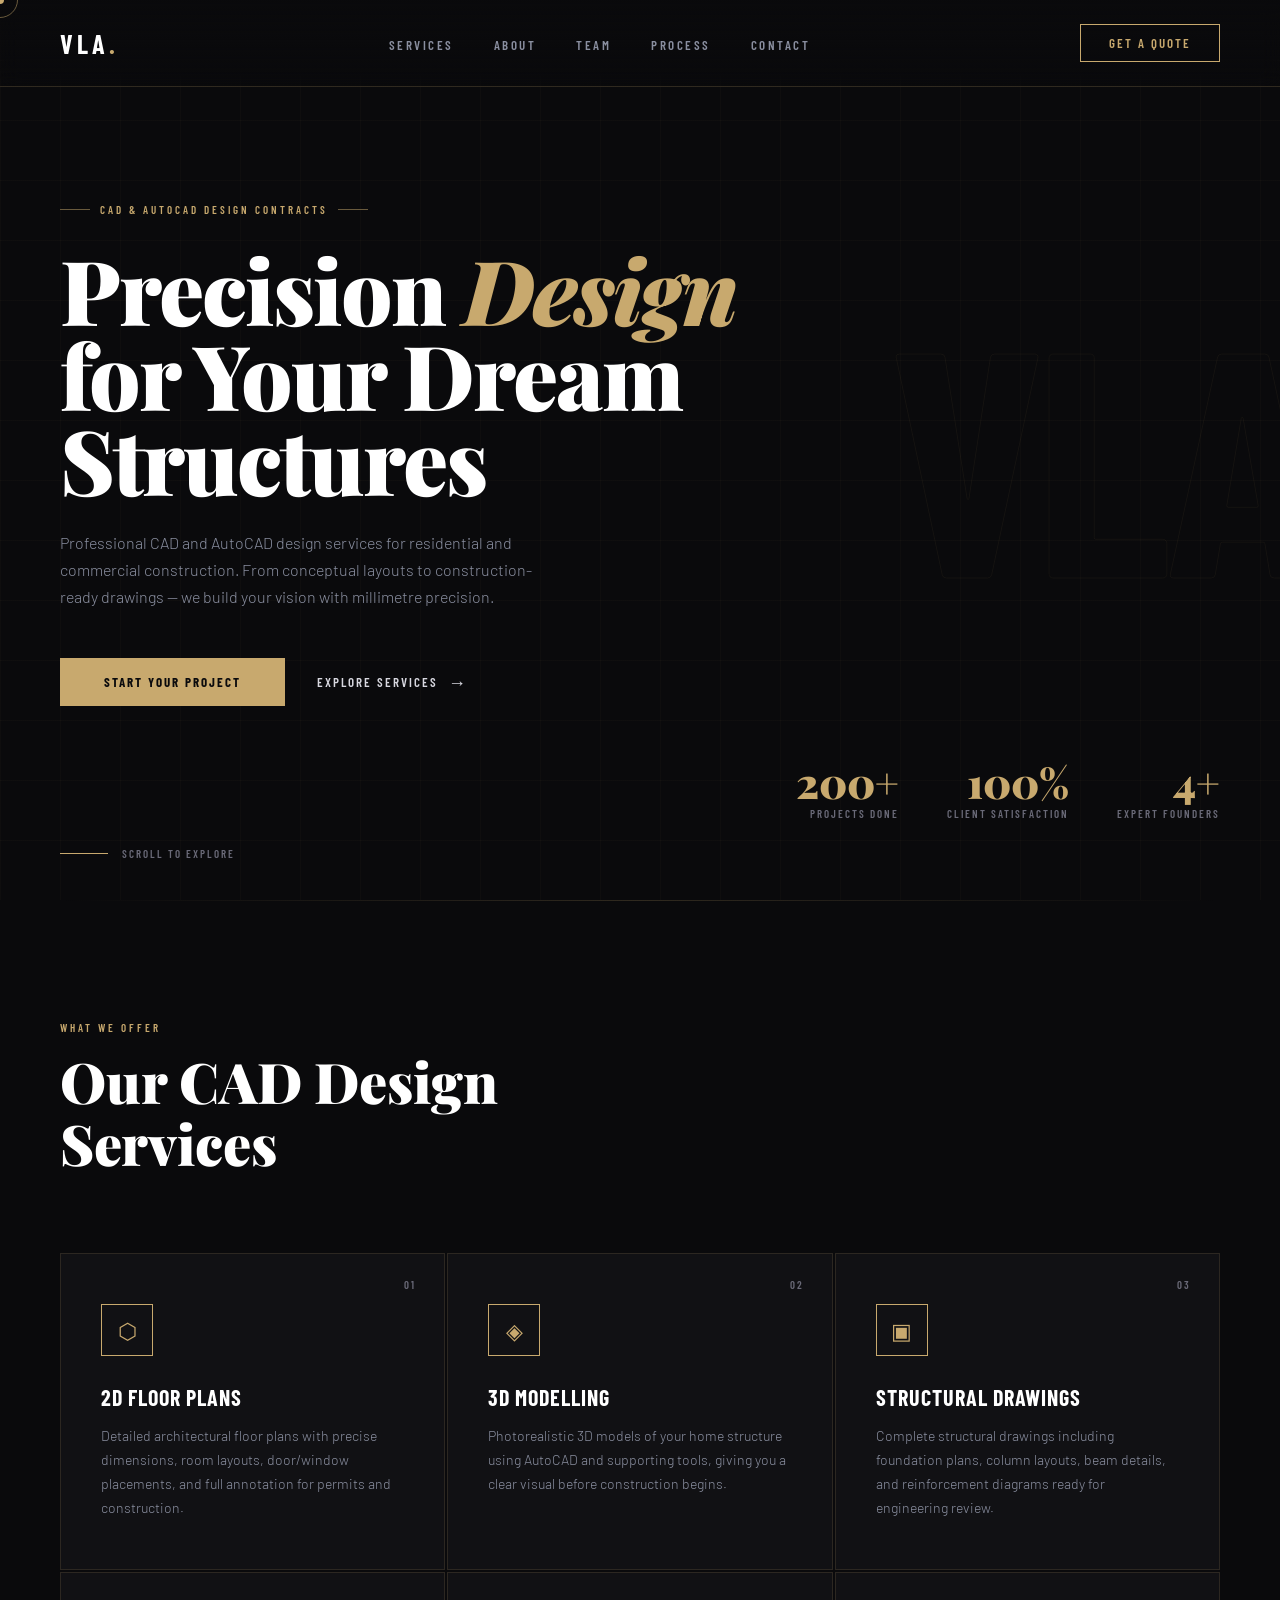
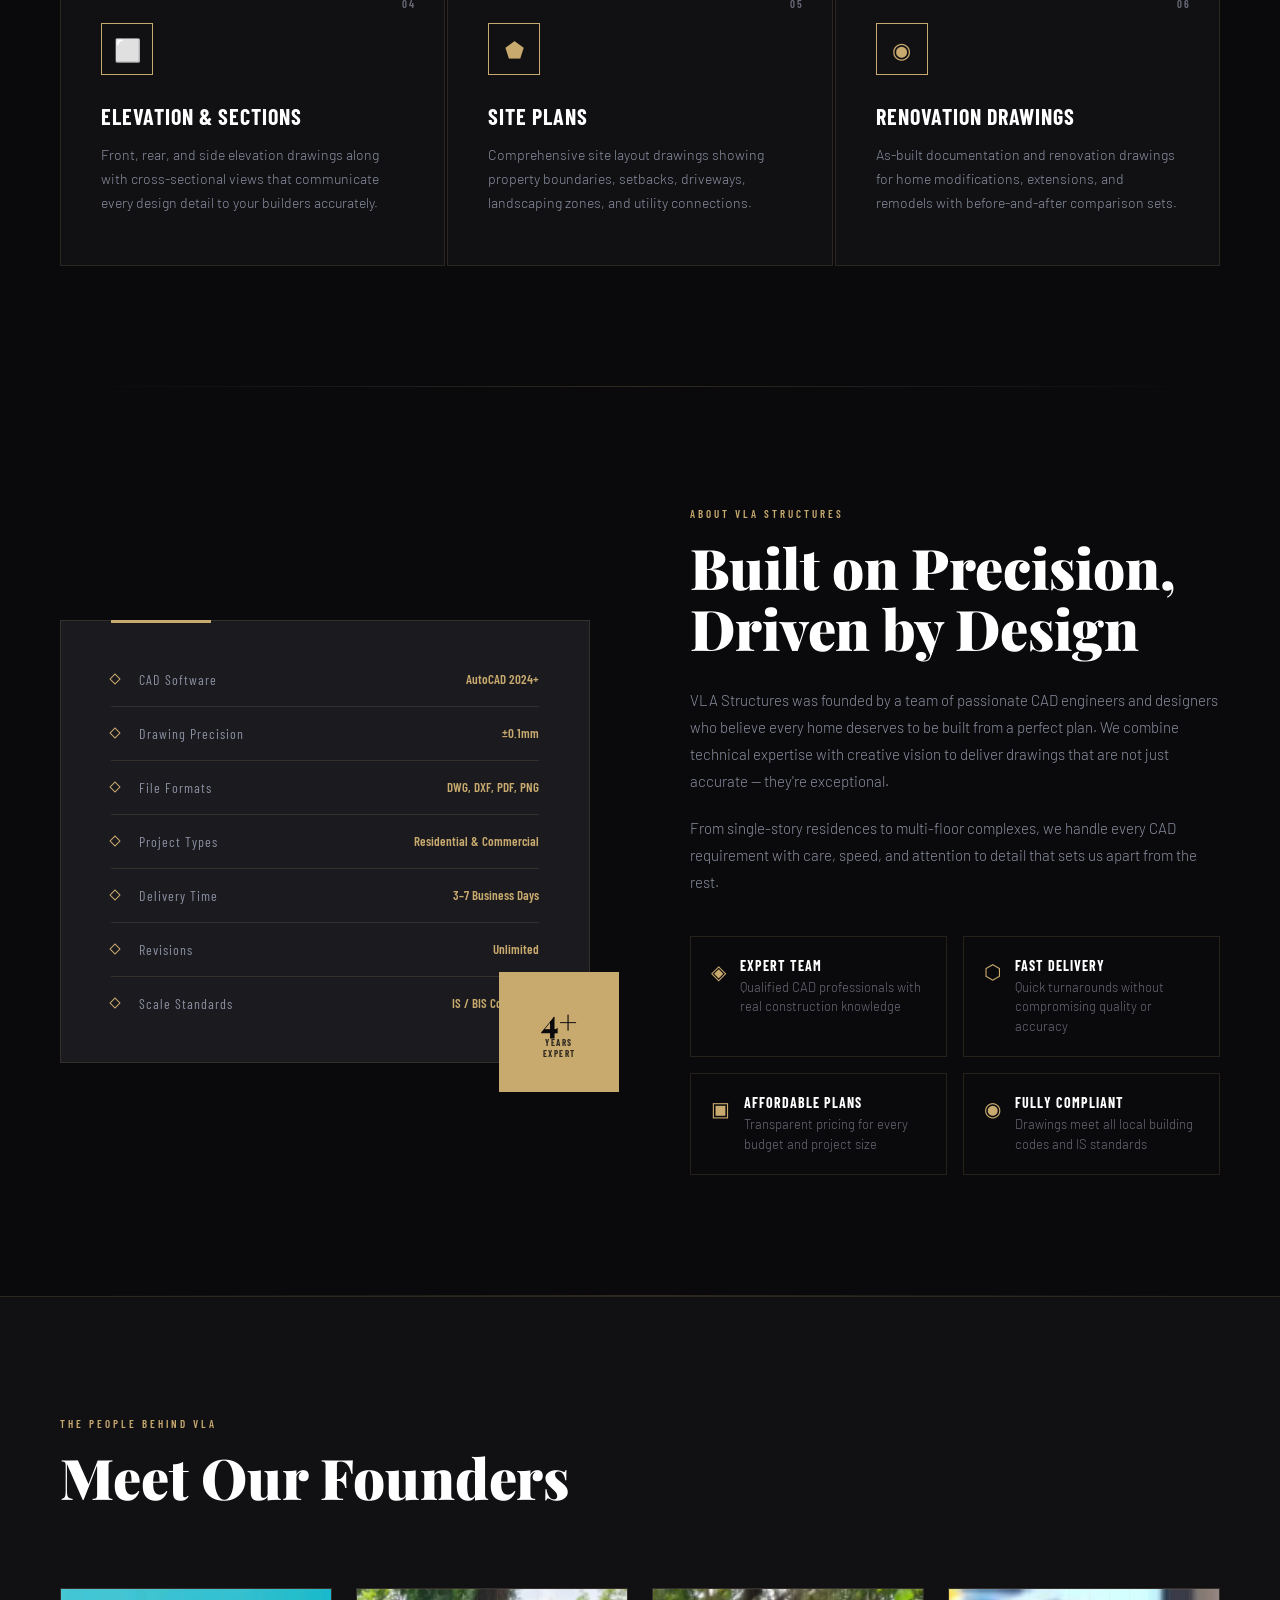
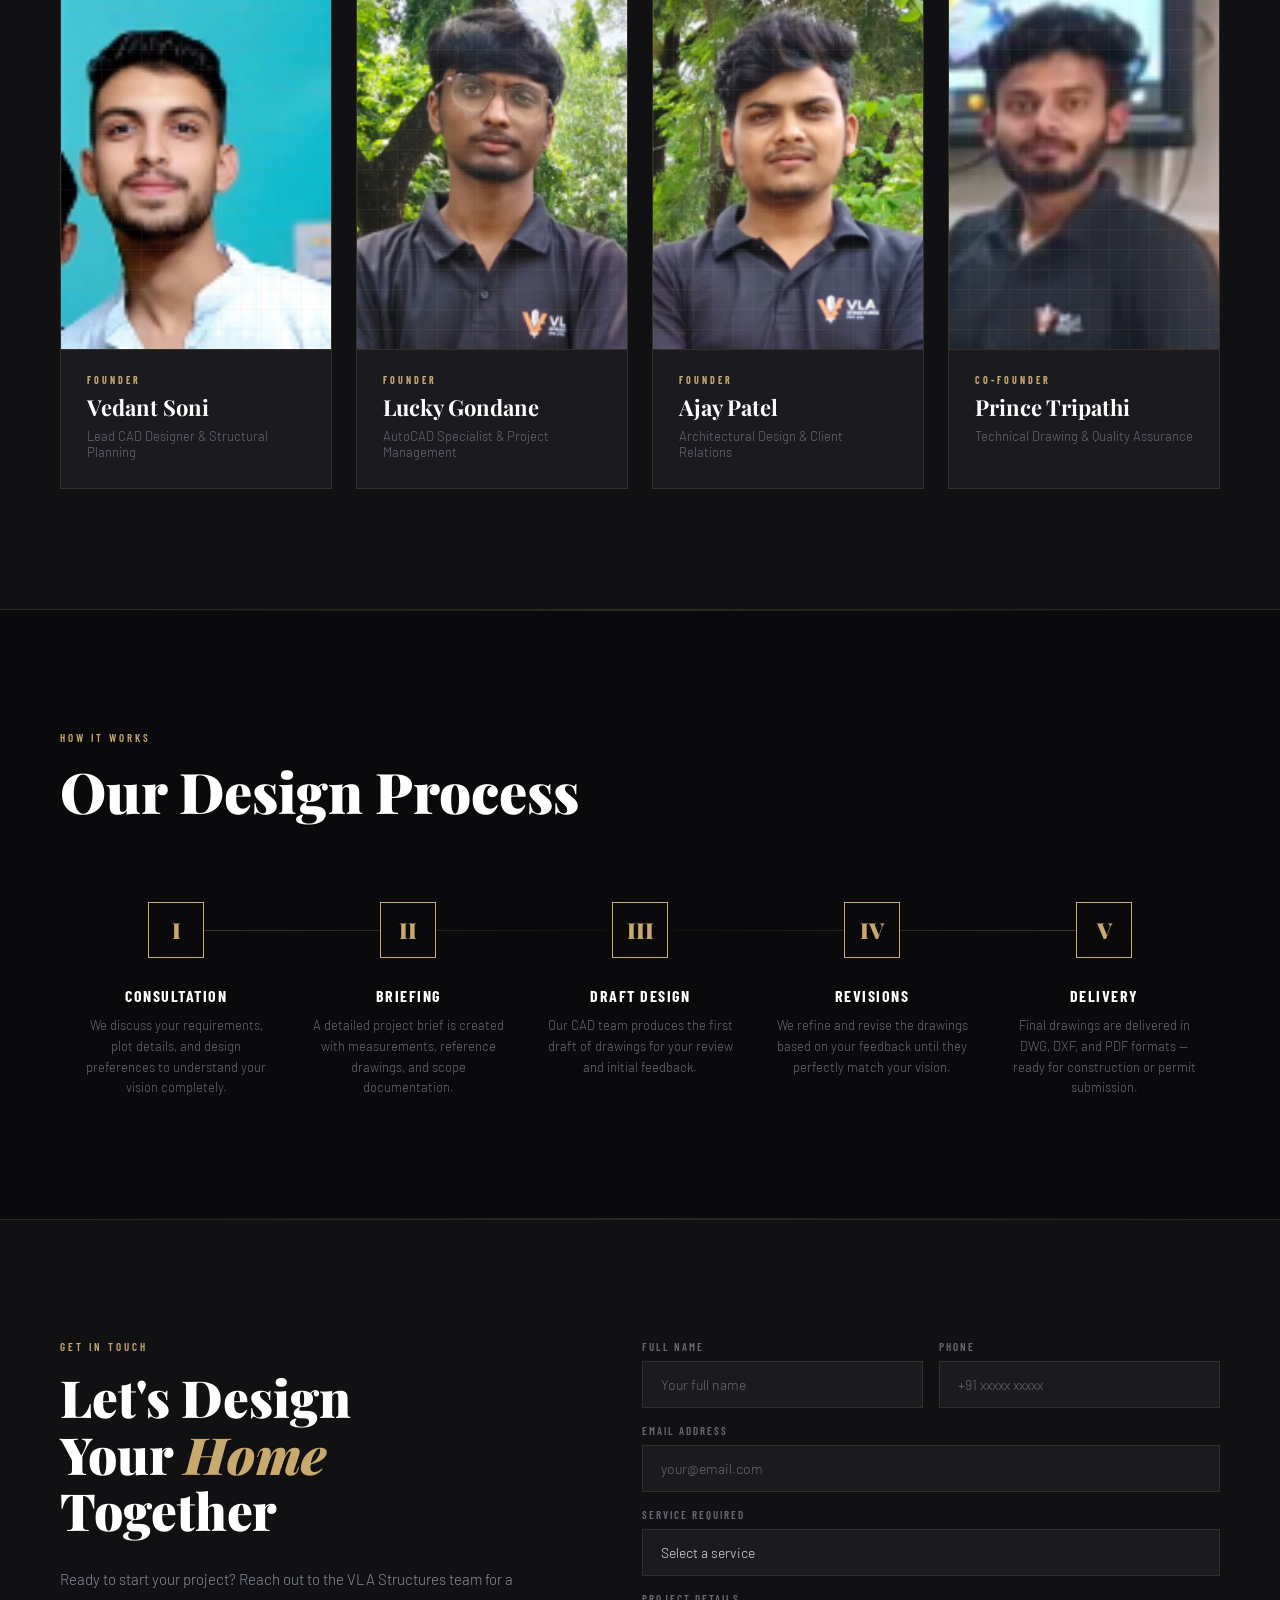
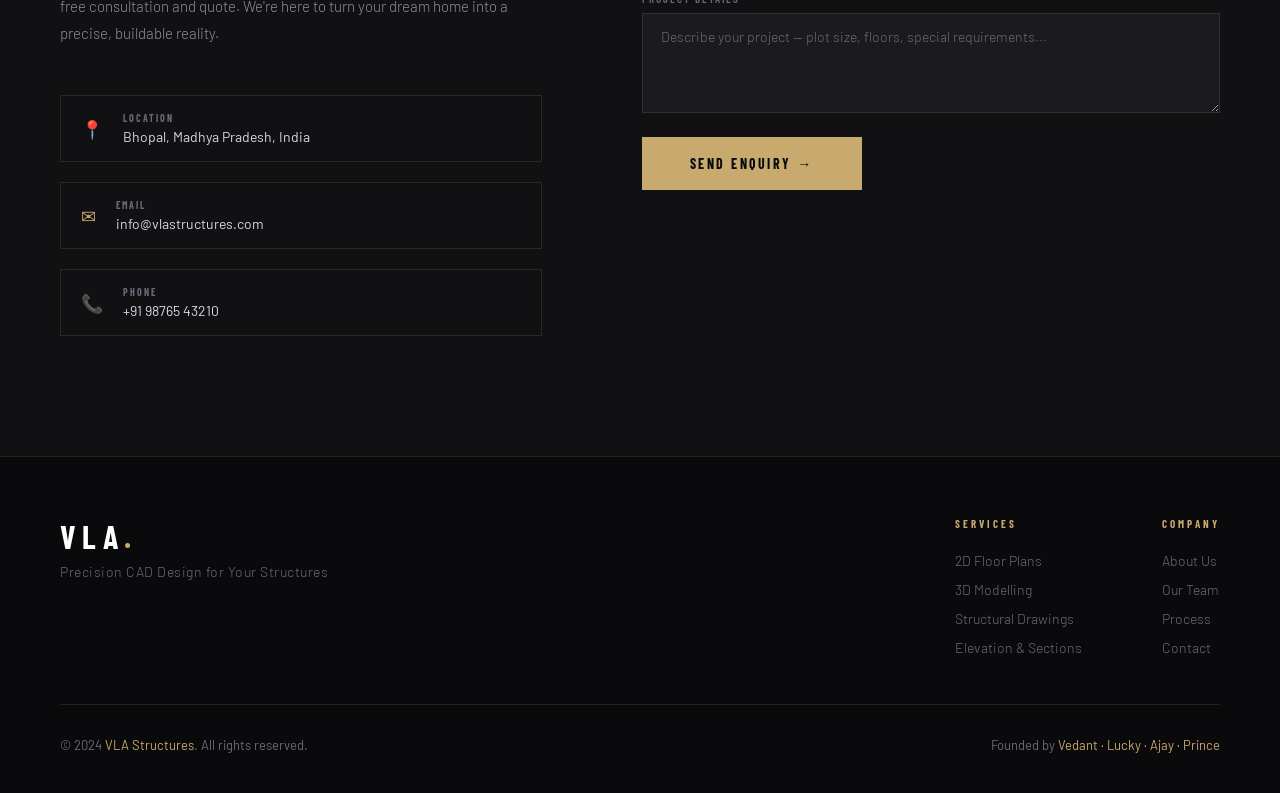
==== vla/index.html @ c6d8ae25 "Add files via upload" ====
<!DOCTYPE html>
<html lang="en">
<head>
<meta charset="UTF-8">
<meta name="viewport" content="width=device-width, initial-scale=1.0">
<title>VLA Structures — CAD Design Contracts</title>
<link href="https://fonts.googleapis.com/css2?family=Playfair+Display:wght@400;700;900&family=Barlow+Condensed:wght@300;400;600;700&family=Barlow:wght@300;400;500&display=swap" rel="stylesheet">
<style>
  :root {
    --gold: #C8A96E;
    --gold-light: #E8CC96;
    --dark: #0A0A0C;
    --dark-2: #111114;
    --dark-3: #1A1A1F;
    --dark-4: #242429;
    --steel: #8A8FA0;
    --text: #D8D8E0;
    --text-muted: #6A6A78;
    --line: rgba(200,169,110,0.15);
  }

  * { margin: 0; padding: 0; box-sizing: border-box; }

  html { scroll-behavior: smooth; }

  body {
    font-family: 'Barlow', sans-serif;
    background: var(--dark);
    color: var(--text);
    overflow-x: hidden;
    cursor: none;
  }

  /* CUSTOM CURSOR */
  .cursor {
    position: fixed;
    width: 8px; height: 8px;
    background: var(--gold);
    border-radius: 50%;
    pointer-events: none;
    z-index: 9999;
    transition: transform 0.1s;
    transform: translate(-50%, -50%);
  }
  .cursor-ring {
    position: fixed;
    width: 36px; height: 36px;
    border: 1px solid rgba(200,169,110,0.5);
    border-radius: 50%;
    pointer-events: none;
    z-index: 9998;
    transition: transform 0.15s ease, width 0.3s, height 0.3s, opacity 0.3s;
    transform: translate(-50%, -50%);
  }
  body:hover .cursor-ring { opacity: 1; }

  /* BLUEPRINT GRID BACKGROUND */
  .blueprint-bg {
    position: fixed;
    inset: 0;
    background-image:
      linear-gradient(rgba(200,169,110,0.03) 1px, transparent 1px),
      linear-gradient(90deg, rgba(200,169,110,0.03) 1px, transparent 1px);
    background-size: 60px 60px;
    pointer-events: none;
    z-index: 0;
  }

  /* NAV */
  nav {
    position: fixed;
    top: 0; left: 0; right: 0;
    z-index: 100;
    display: flex;
    align-items: center;
    justify-content: space-between;
    padding: 24px 60px;
    background: linear-gradient(to bottom, rgba(10,10,12,0.95) 0%, transparent 100%);
    backdrop-filter: blur(10px);
    border-bottom: 1px solid var(--line);
  }

  .nav-logo {
    font-family: 'Barlow Condensed', sans-serif;
    font-size: 26px;
    font-weight: 700;
    letter-spacing: 4px;
    color: #fff;
    text-decoration: none;
  }
  .nav-logo span { color: var(--gold); }

  .nav-links {
    display: flex;
    gap: 40px;
    list-style: none;
  }
  .nav-links a {
    font-family: 'Barlow Condensed', sans-serif;
    font-size: 13px;
    font-weight: 600;
    letter-spacing: 2.5px;
    text-transform: uppercase;
    color: var(--steel);
    text-decoration: none;
    transition: color 0.3s;
    position: relative;
  }
  .nav-links a::after {
    content: '';
    position: absolute;
    bottom: -4px; left: 0;
    width: 0; height: 1px;
    background: var(--gold);
    transition: width 0.3s;
  }
  .nav-links a:hover { color: var(--gold); }
  .nav-links a:hover::after { width: 100%; }

  .nav-cta {
    font-family: 'Barlow Condensed', sans-serif;
    font-size: 13px;
    font-weight: 600;
    letter-spacing: 2px;
    text-transform: uppercase;
    padding: 10px 28px;
    border: 1px solid var(--gold);
    color: var(--gold);
    text-decoration: none;
    transition: all 0.3s;
    position: relative;
    overflow: hidden;
  }
  .nav-cta::before {
    content: '';
    position: absolute;
    inset: 0;
    background: var(--gold);
    transform: translateX(-101%);
    transition: transform 0.3s;
  }
  .nav-cta:hover { color: var(--dark); }
  .nav-cta:hover::before { transform: translateX(0); }
  .nav-cta span { position: relative; z-index: 1; }

  /* HERO */
  .hero {
    position: relative;
    min-height: 100vh;
    display: flex;
    align-items: center;
    padding: 0 60px;
    overflow: hidden;
    z-index: 1;
  }

  .hero-bg-number {
    position: absolute;
    right: -30px;
    top: 50%;
    transform: translateY(-50%);
    font-family: 'Barlow Condensed', sans-serif;
    font-size: clamp(200px, 25vw, 380px);
    font-weight: 700;
    color: transparent;
    -webkit-text-stroke: 1px rgba(200,169,110,0.06);
    line-height: 1;
    pointer-events: none;
    letter-spacing: -10px;
    user-select: none;
  }

  .hero-badge {
    display: inline-flex;
    align-items: center;
    gap: 10px;
    font-family: 'Barlow Condensed', sans-serif;
    font-size: 11px;
    font-weight: 600;
    letter-spacing: 3px;
    text-transform: uppercase;
    color: var(--gold);
    margin-bottom: 30px;
    opacity: 0;
    animation: fadeUp 0.8s forwards 0.3s;
  }
  .hero-badge::before, .hero-badge::after {
    content: '';
    width: 30px; height: 1px;
    background: var(--gold);
    opacity: 0.5;
  }

  .hero h1 {
    font-family: 'Playfair Display', serif;
    font-size: clamp(52px, 7vw, 96px);
    font-weight: 900;
    line-height: 0.95;
    letter-spacing: -2px;
    color: #fff;
    opacity: 0;
    animation: fadeUp 0.8s forwards 0.5s;
    max-width: 700px;
  }
  .hero h1 em {
    font-style: italic;
    color: var(--gold);
  }

  .hero-sub {
    font-size: 16px;
    font-weight: 300;
    color: var(--steel);
    line-height: 1.7;
    max-width: 480px;
    margin-top: 28px;
    opacity: 0;
    animation: fadeUp 0.8s forwards 0.7s;
  }

  .hero-actions {
    display: flex;
    align-items: center;
    gap: 32px;
    margin-top: 48px;
    opacity: 0;
    animation: fadeUp 0.8s forwards 0.9s;
  }

  .btn-primary {
    font-family: 'Barlow Condensed', sans-serif;
    font-size: 13px;
    font-weight: 700;
    letter-spacing: 2px;
    text-transform: uppercase;
    padding: 16px 44px;
    background: var(--gold);
    color: var(--dark);
    text-decoration: none;
    transition: all 0.3s;
    position: relative;
    overflow: hidden;
  }
  .btn-primary::after {
    content: '';
    position: absolute;
    inset: 0;
    background: #fff;
    transform: scaleX(0);
    transform-origin: left;
    transition: transform 0.3s;
  }
  .btn-primary:hover::after { transform: scaleX(1); }
  .btn-primary span { position: relative; z-index: 1; }

  .btn-ghost {
    font-family: 'Barlow Condensed', sans-serif;
    font-size: 13px;
    font-weight: 600;
    letter-spacing: 2px;
    text-transform: uppercase;
    color: var(--text);
    text-decoration: none;
    display: flex;
    align-items: center;
    gap: 10px;
    transition: color 0.3s;
  }
  .btn-ghost:hover { color: var(--gold); }
  .btn-ghost::after {
    content: '→';
    font-size: 18px;
    transition: transform 0.3s;
  }
  .btn-ghost:hover::after { transform: translateX(6px); }

  .hero-stats {
    position: absolute;
    right: 60px;
    bottom: 80px;
    display: flex;
    gap: 48px;
    opacity: 0;
    animation: fadeUp 0.8s forwards 1.1s;
  }
  .stat { text-align: right; }
  .stat-num {
    font-family: 'Playfair Display', serif;
    font-size: 42px;
    font-weight: 900;
    color: var(--gold);
    line-height: 1;
  }
  .stat-label {
    font-family: 'Barlow Condensed', sans-serif;
    font-size: 11px;
    font-weight: 600;
    letter-spacing: 2px;
    text-transform: uppercase;
    color: var(--text-muted);
    margin-top: 4px;
  }

  .hero-scroll {
    position: absolute;
    bottom: 40px;
    left: 60px;
    display: flex;
    align-items: center;
    gap: 14px;
    font-family: 'Barlow Condensed', sans-serif;
    font-size: 11px;
    font-weight: 600;
    letter-spacing: 2px;
    text-transform: uppercase;
    color: var(--text-muted);
    opacity: 0;
    animation: fadeUp 0.8s forwards 1.2s;
  }
  .scroll-line {
    width: 48px; height: 1px;
    background: var(--text-muted);
    position: relative;
    overflow: hidden;
  }
  .scroll-line::after {
    content: '';
    position: absolute;
    inset: 0;
    background: var(--gold);
    animation: scrollAnim 2s infinite;
  }

  /* DIVIDER */
  .section-divider {
    height: 1px;
    background: linear-gradient(90deg, transparent, var(--gold), transparent);
    opacity: 0.2;
    margin: 0 60px;
  }

  /* SERVICES */
  .services {
    position: relative;
    z-index: 1;
    padding: 120px 60px;
  }

  .section-header {
    display: flex;
    align-items: flex-end;
    justify-content: space-between;
    margin-bottom: 80px;
  }

  .section-tag {
    font-family: 'Barlow Condensed', sans-serif;
    font-size: 11px;
    font-weight: 600;
    letter-spacing: 3px;
    text-transform: uppercase;
    color: var(--gold);
    margin-bottom: 16px;
  }

  .section-title {
    font-family: 'Playfair Display', serif;
    font-size: clamp(36px, 4.5vw, 56px);
    font-weight: 900;
    color: #fff;
    line-height: 1.1;
  }

  .services-grid {
    display: grid;
    grid-template-columns: repeat(3, 1fr);
    gap: 2px;
  }

  .service-card {
    background: var(--dark-2);
    padding: 50px 40px;
    border: 1px solid var(--line);
    transition: all 0.4s;
    position: relative;
    overflow: hidden;
    cursor: none;
  }
  .service-card::before {
    content: '';
    position: absolute;
    top: 0; left: 0;
    width: 3px; height: 0;
    background: var(--gold);
    transition: height 0.4s;
  }
  .service-card:hover { background: var(--dark-3); border-color: rgba(200,169,110,0.3); }
  .service-card:hover::before { height: 100%; }

  .service-icon {
    width: 52px; height: 52px;
    border: 1px solid var(--gold);
    display: flex;
    align-items: center;
    justify-content: center;
    margin-bottom: 28px;
    color: var(--gold);
    font-size: 22px;
    transition: all 0.3s;
  }
  .service-card:hover .service-icon {
    background: var(--gold);
    color: var(--dark);
  }

  .service-num {
    position: absolute;
    top: 24px; right: 28px;
    font-family: 'Barlow Condensed', sans-serif;
    font-size: 11px;
    font-weight: 600;
    letter-spacing: 2px;
    color: var(--text-muted);
  }

  .service-card h3 {
    font-family: 'Barlow Condensed', sans-serif;
    font-size: 22px;
    font-weight: 700;
    letter-spacing: 1px;
    color: #fff;
    margin-bottom: 14px;
    text-transform: uppercase;
  }

  .service-card p {
    font-size: 14px;
    font-weight: 300;
    line-height: 1.7;
    color: var(--steel);
  }

  /* ABOUT */
  .about {
    position: relative;
    z-index: 1;
    padding: 120px 60px;
    display: grid;
    grid-template-columns: 1fr 1fr;
    gap: 100px;
    align-items: center;
  }

  .about-visual {
    position: relative;
  }

  .blueprint-card {
    background: var(--dark-3);
    border: 1px solid var(--line);
    padding: 50px;
    position: relative;
  }
  .blueprint-card::before {
    content: '';
    position: absolute;
    top: -1px; left: 50px;
    width: 100px; height: 3px;
    background: var(--gold);
  }

  .blueprint-lines {
    display: flex;
    flex-direction: column;
    gap: 18px;
  }
  .b-line {
    display: flex;
    align-items: center;
    gap: 20px;
    padding-bottom: 18px;
    border-bottom: 1px solid var(--line);
  }
  .b-line:last-child { border-bottom: none; padding-bottom: 0; }
  .b-dot {
    width: 8px; height: 8px;
    border: 1px solid var(--gold);
    flex-shrink: 0;
    transform: rotate(45deg);
    transition: background 0.3s;
  }
  .b-line:hover .b-dot { background: var(--gold); }
  .b-line-text {
    font-family: 'Barlow Condensed', sans-serif;
    font-size: 14px;
    letter-spacing: 1px;
    color: var(--steel);
  }
  .b-line-val {
    margin-left: auto;
    font-family: 'Barlow Condensed', sans-serif;
    font-size: 13px;
    font-weight: 600;
    color: var(--gold);
  }

  .floating-badge {
    position: absolute;
    bottom: -30px;
    right: -30px;
    width: 120px; height: 120px;
    background: var(--gold);
    display: flex;
    flex-direction: column;
    align-items: center;
    justify-content: center;
    animation: rotateBadge 20s linear infinite;
  }
  .floating-badge-inner {
    text-align: center;
  }
  .floating-badge-inner .num {
    font-family: 'Playfair Display', serif;
    font-size: 32px;
    font-weight: 900;
    color: var(--dark);
    line-height: 1;
  }
  .floating-badge-inner .label {
    font-family: 'Barlow Condensed', sans-serif;
    font-size: 9px;
    font-weight: 700;
    letter-spacing: 1.5px;
    text-transform: uppercase;
    color: var(--dark);
    opacity: 0.8;
  }

  .about-content .section-tag { margin-bottom: 16px; }
  .about-content .section-title { margin-bottom: 28px; }
  .about-content p {
    font-size: 15px;
    font-weight: 300;
    color: var(--steel);
    line-height: 1.8;
    margin-bottom: 20px;
  }

  .about-features {
    display: grid;
    grid-template-columns: 1fr 1fr;
    gap: 16px;
    margin-top: 40px;
  }
  .feature-item {
    display: flex;
    align-items: flex-start;
    gap: 14px;
    padding: 20px;
    border: 1px solid var(--line);
    transition: border-color 0.3s;
  }
  .feature-item:hover { border-color: rgba(200,169,110,0.4); }
  .feature-icon { color: var(--gold); font-size: 20px; flex-shrink: 0; margin-top: 2px; }
  .feature-text h4 {
    font-family: 'Barlow Condensed', sans-serif;
    font-size: 14px;
    font-weight: 700;
    letter-spacing: 1px;
    text-transform: uppercase;
    color: #fff;
    margin-bottom: 4px;
  }
  .feature-text p {
    font-size: 13px;
    color: var(--text-muted);
    margin: 0;
    line-height: 1.5;
  }

  /* TEAM */
  .team {
    position: relative;
    z-index: 1;
    padding: 120px 60px;
    background: var(--dark-2);
    border-top: 1px solid var(--line);
    border-bottom: 1px solid var(--line);
  }

  .team-grid {
    display: grid;
    grid-template-columns: repeat(4, 1fr);
    gap: 24px;
    margin-top: 80px;
  }

  .team-card {
    position: relative;
    background: var(--dark-3);
    border: 1px solid var(--line);
    overflow: hidden;
    transition: all 0.4s;
    cursor: none;
  }
  .team-card:hover {
    border-color: rgba(200,169,110,0.4);
    transform: translateY(-8px);
    box-shadow: 0 30px 60px rgba(0,0,0,0.4);
  }

  .team-photo {
    position: relative;
    aspect-ratio: 3/4;
    overflow: hidden;
    background: var(--dark-4);
  }

  .team-initials {
    position: absolute;
    inset: 0;
    display: flex;
    align-items: center;
    justify-content: center;
    font-family: 'Playfair Display', serif;
    font-size: 64px;
    font-weight: 900;
    color: rgba(200,169,110,0.15);
    transition: all 0.4s;
  }
  .team-card:hover .team-initials {
    color: rgba(200,169,110,0.25);
    font-size: 72px;
  }

  /* Unique geometric overlays per card */
  .team-photo::before {
    content: '';
    position: absolute;
    inset: 0;
    transition: opacity 0.4s;
    opacity: 0;
  }
  .team-card:hover .team-photo::before { opacity: 1; }
  .team-card:nth-child(1) .team-photo { background: linear-gradient(135deg, #0d1117 0%, #1a1a2e 50%, #16213e 100%); }
  .team-card:nth-child(2) .team-photo { background: linear-gradient(135deg, #0d1117 0%, #1a2a1a 50%, #162116 100%); }
  .team-card:nth-child(3) .team-photo { background: linear-gradient(135deg, #0d1117 0%, #1a1a1a 50%, #2a1a0d 100%); }
  .team-card:nth-child(4) .team-photo { background: linear-gradient(135deg, #0d1117 0%, #1a1020 50%, #160d1a 100%); }

  .team-photo-pattern {
    position: absolute;
    inset: 0;
    background-image:
      linear-gradient(rgba(200,169,110,0.04) 1px, transparent 1px),
      linear-gradient(90deg, rgba(200,169,110,0.04) 1px, transparent 1px);
    background-size: 20px 20px;
  }

  /* Person silhouette SVG */
  .person-silhouette {
    position: absolute;
    bottom: 0;
    left: 50%;
    transform: translateX(-50%);
    width: 75%;
    opacity: 0.12;
    transition: opacity 0.4s;
  }
  .team-card:hover .person-silhouette { opacity: 0.18; }

  .team-corner {
    position: absolute;
    top: 16px; right: 16px;
    width: 28px; height: 28px;
    border-top: 2px solid var(--gold);
    border-right: 2px solid var(--gold);
    opacity: 0;
    transition: opacity 0.3s;
  }
  .team-card:hover .team-corner { opacity: 1; }

  .team-info {
    padding: 24px 26px 28px;
    border-top: 1px solid var(--line);
    position: relative;
  }
  .team-info::before {
    content: '';
    position: absolute;
    top: -1px; left: 0;
    width: 0; height: 2px;
    background: var(--gold);
    transition: width 0.4s;
  }
  .team-card:hover .team-info::before { width: 100%; }

  .team-role {
    font-family: 'Barlow Condensed', sans-serif;
    font-size: 10px;
    font-weight: 700;
    letter-spacing: 3px;
    text-transform: uppercase;
    color: var(--gold);
    margin-bottom: 8px;
  }

  .team-name {
    font-family: 'Playfair Display', serif;
    font-size: 22px;
    font-weight: 700;
    color: #fff;
    line-height: 1.2;
  }

  .team-expertise {
    font-size: 13px;
    font-weight: 300;
    color: var(--text-muted);
    margin-top: 8px;
  }

  /* PROCESS */
  .process {
    position: relative;
    z-index: 1;
    padding: 120px 60px;
  }

  .process-steps {
    display: grid;
    grid-template-columns: repeat(5, 1fr);
    position: relative;
    margin-top: 80px;
  }
  .process-steps::before {
    content: '';
    position: absolute;
    top: 28px; left: 10%;
    width: 80%; height: 1px;
    background: linear-gradient(90deg, var(--gold), rgba(200,169,110,0.1), var(--gold));
    opacity: 0.3;
  }

  .process-step {
    text-align: center;
    padding: 0 20px;
    position: relative;
  }

  .step-num-wrap {
    display: flex;
    justify-content: center;
    margin-bottom: 28px;
  }
  .step-num {
    width: 56px; height: 56px;
    border: 1px solid var(--gold);
    background: var(--dark);
    display: flex;
    align-items: center;
    justify-content: center;
    font-family: 'Playfair Display', serif;
    font-size: 22px;
    font-weight: 900;
    color: var(--gold);
    position: relative;
    z-index: 1;
    transition: all 0.3s;
  }
  .process-step:hover .step-num {
    background: var(--gold);
    color: var(--dark);
  }

  .step-title {
    font-family: 'Barlow Condensed', sans-serif;
    font-size: 16px;
    font-weight: 700;
    letter-spacing: 1.5px;
    text-transform: uppercase;
    color: #fff;
    margin-bottom: 10px;
  }
  .step-desc {
    font-size: 13px;
    font-weight: 300;
    color: var(--text-muted);
    line-height: 1.6;
  }

  /* CONTACT */
  .contact {
    position: relative;
    z-index: 1;
    padding: 120px 60px;
    background: var(--dark-2);
    border-top: 1px solid var(--line);
  }

  .contact-inner {
    display: grid;
    grid-template-columns: 1fr 1.2fr;
    gap: 100px;
    align-items: start;
  }

  .contact-info h2 {
    font-family: 'Playfair Display', serif;
    font-size: clamp(36px, 4vw, 52px);
    font-weight: 900;
    color: #fff;
    line-height: 1.1;
    margin-bottom: 28px;
  }
  .contact-info h2 em { color: var(--gold); font-style: italic; }
  .contact-info p {
    font-size: 15px;
    font-weight: 300;
    color: var(--steel);
    line-height: 1.8;
    margin-bottom: 48px;
  }

  .contact-details {
    display: flex;
    flex-direction: column;
    gap: 20px;
  }
  .contact-item {
    display: flex;
    align-items: center;
    gap: 20px;
    padding: 16px 20px;
    border: 1px solid var(--line);
    transition: border-color 0.3s;
  }
  .contact-item:hover { border-color: rgba(200,169,110,0.4); }
  .contact-item-icon { color: var(--gold); font-size: 18px; }
  .contact-item-text span {
    display: block;
    font-family: 'Barlow Condensed', sans-serif;
    font-size: 10px;
    font-weight: 700;
    letter-spacing: 2px;
    text-transform: uppercase;
    color: var(--text-muted);
    margin-bottom: 2px;
  }
  .contact-item-text strong {
    font-family: 'Barlow', sans-serif;
    font-size: 14px;
    font-weight: 400;
    color: var(--text);
  }

  /* FORM */
  .contact-form {
    display: flex;
    flex-direction: column;
    gap: 16px;
  }

  .form-row {
    display: grid;
    grid-template-columns: 1fr 1fr;
    gap: 16px;
  }

  .form-group {
    display: flex;
    flex-direction: column;
    gap: 8px;
  }
  .form-group label {
    font-family: 'Barlow Condensed', sans-serif;
    font-size: 11px;
    font-weight: 600;
    letter-spacing: 2px;
    text-transform: uppercase;
    color: var(--text-muted);
  }
  .form-group input,
  .form-group textarea,
  .form-group select {
    background: var(--dark-3);
    border: 1px solid var(--line);
    color: var(--text);
    font-family: 'Barlow', sans-serif;
    font-size: 14px;
    font-weight: 300;
    padding: 14px 18px;
    outline: none;
    transition: border-color 0.3s;
    cursor: none;
  }
  .form-group input:focus,
  .form-group textarea:focus,
  .form-group select:focus { border-color: var(--gold); }
  .form-group select { appearance: none; }
  .form-group textarea { resize: vertical; min-height: 100px; }
  .form-group input::placeholder,
  .form-group textarea::placeholder { color: var(--text-muted); }

  .form-submit {
    font-family: 'Barlow Condensed', sans-serif;
    font-size: 14px;
    font-weight: 700;
    letter-spacing: 2.5px;
    text-transform: uppercase;
    padding: 18px 48px;
    background: var(--gold);
    color: var(--dark);
    border: none;
    cursor: none;
    transition: all 0.3s;
    position: relative;
    overflow: hidden;
    align-self: flex-start;
    margin-top: 8px;
  }
  .form-submit::after {
    content: '';
    position: absolute;
    inset: 0;
    background: #fff;
    transform: scaleX(0);
    transform-origin: left;
    transition: transform 0.3s;
  }
  .form-submit:hover::after { transform: scaleX(1); }
  .form-submit span { position: relative; z-index: 1; }

  /* FOOTER */
  footer {
    position: relative;
    z-index: 1;
    padding: 60px 60px 40px;
    border-top: 1px solid var(--line);
  }

  .footer-top {
    display: flex;
    align-items: flex-start;
    justify-content: space-between;
    padding-bottom: 48px;
    border-bottom: 1px solid var(--line);
    margin-bottom: 32px;
  }

  .footer-logo {
    font-family: 'Barlow Condensed', sans-serif;
    font-size: 32px;
    font-weight: 700;
    letter-spacing: 6px;
    color: #fff;
  }
  .footer-logo span { color: var(--gold); }

  .footer-tagline {
    font-size: 14px;
    font-weight: 300;
    color: var(--text-muted);
    margin-top: 8px;
    letter-spacing: 0.5px;
  }

  .footer-links {
    display: flex;
    gap: 80px;
  }
  .footer-col h4 {
    font-family: 'Barlow Condensed', sans-serif;
    font-size: 11px;
    font-weight: 700;
    letter-spacing: 3px;
    text-transform: uppercase;
    color: var(--gold);
    margin-bottom: 20px;
  }
  .footer-col ul { list-style: none; display: flex; flex-direction: column; gap: 10px; }
  .footer-col ul a {
    font-size: 14px;
    font-weight: 300;
    color: var(--text-muted);
    text-decoration: none;
    transition: color 0.3s;
  }
  .footer-col ul a:hover { color: var(--text); }

  .footer-bottom {
    display: flex;
    align-items: center;
    justify-content: space-between;
  }
  .footer-copy {
    font-size: 13px;
    color: var(--text-muted);
  }
  .footer-copy strong { color: var(--gold); font-weight: 400; }

  /* ANIMATIONS */
  @keyframes fadeUp {
    from { opacity: 0; transform: translateY(30px); }
    to { opacity: 1; transform: translateY(0); }
  }

  @keyframes scrollAnim {
    0% { transform: translateX(-100%); }
    100% { transform: translateX(100%); }
  }

  @keyframes rotateBadge {
    from { transform: rotate(0deg); }
    to { transform: rotate(360deg); }
  }

  /* REVEAL ANIMATIONS */
  .reveal {
    opacity: 0;
    transform: translateY(40px);
    transition: opacity 0.8s ease, transform 0.8s ease;
  }
  .reveal.visible {
    opacity: 1;
    transform: translateY(0);
  }

  /* RESPONSIVE */
  @media (max-width: 1100px) {
    nav { padding: 20px 30px; }
    .hero, .services, .about, .process, .contact, footer { padding-left: 30px; padding-right: 30px; }
    .services-grid { grid-template-columns: 1fr 1fr; }
    .team-grid { grid-template-columns: repeat(2, 1fr); }
    .process-steps { grid-template-columns: repeat(3, 1fr); }
    .process-steps::before { display: none; }
    .about { grid-template-columns: 1fr; gap: 60px; }
    .contact-inner { grid-template-columns: 1fr; gap: 60px; }
    .section-divider { margin: 0 30px; }
  }

  @media (max-width: 700px) {
    nav { padding: 16px 20px; }
    .nav-links, .nav-cta { display: none; }
    .hero, .services, .about, .process, .contact, footer { padding-left: 20px; padding-right: 20px; }
    .services-grid { grid-template-columns: 1fr; }
    .team-grid { grid-template-columns: 1fr 1fr; gap: 12px; }
    .process-steps { grid-template-columns: 1fr 1fr; }
    .hero-stats { position: static; margin-top: 40px; display: flex; justify-content: flex-start; }
    .footer-top { flex-direction: column; gap: 40px; }
    .footer-links { flex-direction: column; gap: 32px; }
    .form-row { grid-template-columns: 1fr; }
    .about-features { grid-template-columns: 1fr; }
  }

  .team-photo {
  position: relative;
  aspect-ratio: 3/4;
  overflow: hidden;
}

.team-img {
  position: absolute;
  inset: 0;
  width: 100%;
  height: 100%;
  object-fit: cover;
  transition: transform 0.4s ease;
  z-index: 1;
}

.team-card:hover .team-img {
  transform: scale(1.05);
}

.team-photo-pattern {
  position: absolute;
  inset: 0;
  background-image:
    linear-gradient(rgba(200,169,110,0.04) 1px, transparent 1px),
    linear-gradient(90deg, rgba(200,169,110,0.04) 1px, transparent 1px);
  background-size: 20px 20px;
  z-index: 2;
}

.team-corner {
  position: absolute;
  top: 16px;
  right: 16px;
  width: 28px;
  height: 28px;
  border-top: 2px solid var(--gold);
  border-right: 2px solid var(--gold);
  z-index: 3;
}
</style>
</head>
<body>

<!-- Custom Cursor -->
<div class="cursor" id="cursor"></div>
<div class="cursor-ring" id="cursorRing"></div>

<!-- Blueprint Grid -->
<div class="blueprint-bg"></div>

<!-- NAV -->
<nav>
  <a href="#" class="nav-logo">VLA<span>.</span></a>
  <ul class="nav-links">
    <li><a href="#services">Services</a></li>
    <li><a href="#about">About</a></li>
    <li><a href="#team">Team</a></li>
    <li><a href="#process">Process</a></li>
    <li><a href="#contact">Contact</a></li>
  </ul>
  <a href="#contact" class="nav-cta"><span>Get a Quote</span></a>
</nav>

<!-- HERO -->
<section class="hero" id="home">
  <div class="hero-bg-number">VLA</div>
  <div>
    <div class="hero-badge">CAD & AutoCAD Design Contracts</div>
    <h1>Precision <em>Design</em><br>for Your Dream<br>Structures</h1>
    <p class="hero-sub">Professional CAD and AutoCAD design services for residential and commercial construction. From conceptual layouts to construction-ready drawings — we build your vision with millimetre precision.</p>
    <div class="hero-actions">
      <a href="#contact" class="btn-primary"><span>Start Your Project</span></a>
      <a href="#services" class="btn-ghost">Explore Services</a>
    </div>
  </div>
  <div class="hero-stats">
    <div class="stat">
      <div class="stat-num">200+</div>
      <div class="stat-label">Projects Done</div>
    </div>
    <div class="stat">
      <div class="stat-num">100%</div>
      <div class="stat-label">Client Satisfaction</div>
    </div>
    <div class="stat">
      <div class="stat-num">4</div>
      <div class="stat-label">Expert Founders</div>
    </div>
  </div>
  <div class="hero-scroll">
    <div class="scroll-line"></div>
    Scroll to explore
  </div>
</section>

<div class="section-divider"></div>

<!-- SERVICES -->
<section class="services" id="services">
  <div class="section-header reveal">
    <div>
      <div class="section-tag">What We Offer</div>
      <h2 class="section-title">Our CAD Design<br>Services</h2>
    </div>
  </div>
  <div class="services-grid">
    <div class="service-card reveal">
      <div class="service-num">01</div>
      <div class="service-icon">⬡</div>
      <h3>2D Floor Plans</h3>
      <p>Detailed architectural floor plans with precise dimensions, room layouts, door/window placements, and full annotation for permits and construction.</p>
    </div>
    <div class="service-card reveal">
      <div class="service-num">02</div>
      <div class="service-icon">◈</div>
      <h3>3D Modelling</h3>
      <p>Photorealistic 3D models of your home structure using AutoCAD and supporting tools, giving you a clear visual before construction begins.</p>
    </div>
    <div class="service-card reveal">
      <div class="service-num">03</div>
      <div class="service-icon">▣</div>
      <h3>Structural Drawings</h3>
      <p>Complete structural drawings including foundation plans, column layouts, beam details, and reinforcement diagrams ready for engineering review.</p>
    </div>
    <div class="service-card reveal">
      <div class="service-num">04</div>
      <div class="service-icon">⬜</div>
      <h3>Elevation & Sections</h3>
      <p>Front, rear, and side elevation drawings along with cross-sectional views that communicate every design detail to your builders accurately.</p>
    </div>
    <div class="service-card reveal">
      <div class="service-num">05</div>
      <div class="service-icon">⬟</div>
      <h3>Site Plans</h3>
      <p>Comprehensive site layout drawings showing property boundaries, setbacks, driveways, landscaping zones, and utility connections.</p>
    </div>
    <div class="service-card reveal">
      <div class="service-num">06</div>
      <div class="service-icon">◉</div>
      <h3>Renovation Drawings</h3>
      <p>As-built documentation and renovation drawings for home modifications, extensions, and remodels with before-and-after comparison sets.</p>
    </div>
  </div>
</section>

<div class="section-divider"></div>

<!-- ABOUT -->
<section class="about" id="about">
  <div class="about-visual reveal">
    <div class="blueprint-card">
      <div class="blueprint-lines">
        <div class="b-line">
          <div class="b-dot"></div>
          <span class="b-line-text">CAD Software</span>
          <span class="b-line-val">AutoCAD 2024+</span>
        </div>
        <div class="b-line">
          <div class="b-dot"></div>
          <span class="b-line-text">Drawing Precision</span>
          <span class="b-line-val">±0.1mm</span>
        </div>
        <div class="b-line">
          <div class="b-dot"></div>
          <span class="b-line-text">File Formats</span>
          <span class="b-line-val">DWG, DXF, PDF, PNG</span>
        </div>
        <div class="b-line">
          <div class="b-dot"></div>
          <span class="b-line-text">Project Types</span>
          <span class="b-line-val">Residential & Commercial</span>
        </div>
        <div class="b-line">
          <div class="b-dot"></div>
          <span class="b-line-text">Delivery Time</span>
          <span class="b-line-val">3–7 Business Days</span>
        </div>
        <div class="b-line">
          <div class="b-dot"></div>
          <span class="b-line-text">Revisions</span>
          <span class="b-line-val">Unlimited</span>
        </div>
        <div class="b-line">
          <div class="b-dot"></div>
          <span class="b-line-text">Scale Standards</span>
          <span class="b-line-val">IS / BIS Compliant</span>
        </div>
      </div>
      <div class="floating-badge">
        <div class="floating-badge-inner">
          <div class="num">4+</div>
          <div class="label">Years<br>Expert</div>
        </div>
      </div>
    </div>
  </div>
  <div class="about-content reveal">
    <div class="section-tag">About VLA Structures</div>
    <h2 class="section-title">Built on Precision,<br>Driven by Design</h2>
    <p>VLA Structures was founded by a team of passionate CAD engineers and designers who believe every home deserves to be built from a perfect plan. We combine technical expertise with creative vision to deliver drawings that are not just accurate — they're exceptional.</p>
    <p>From single-story residences to multi-floor complexes, we handle every CAD requirement with care, speed, and attention to detail that sets us apart from the rest.</p>
    <div class="about-features">
      <div class="feature-item">
        <div class="feature-icon">◈</div>
        <div class="feature-text">
          <h4>Expert Team</h4>
          <p>Qualified CAD professionals with real construction knowledge</p>
        </div>
      </div>
      <div class="feature-item">
        <div class="feature-icon">⬡</div>
        <div class="feature-text">
          <h4>Fast Delivery</h4>
          <p>Quick turnarounds without compromising quality or accuracy</p>
        </div>
      </div>
      <div class="feature-item">
        <div class="feature-icon">▣</div>
        <div class="feature-text">
          <h4>Affordable Plans</h4>
          <p>Transparent pricing for every budget and project size</p>
        </div>
      </div>
      <div class="feature-item">
        <div class="feature-icon">◉</div>
        <div class="feature-text">
          <h4>Fully Compliant</h4>
          <p>Drawings meet all local building codes and IS standards</p>
        </div>
      </div>
    </div>
  </div>
</section>

<div class="section-divider"></div>

<!-- TEAM -->
<section class="team" id="team">
  <div class="section-header reveal">
    <div>
      <div class="section-tag">The People Behind VLA</div>
      <h2 class="section-title">Meet Our Founders</h2>
    </div>
  </div>
  <div class="team-grid">

    <!-- Vedant Soni -->
    <div class="team-card reveal">
      <div class="team-photo">
        <div class="team-photo-pattern"></div>
        <div class="team-initials">VS</div>
        <div class="team-photo">
  <div class="team-photo-pattern"></div>

  <img src="v.png" alt="Vedant Soni" class="team-img">

  <div class="team-corner"></div>
</div>
        <div class="team-corner"></div>
      </div>
      <div class="team-info">
        <div class="team-role">Founder</div>
        <div class="team-name">Vedant Soni</div>
        <div class="team-expertise">Lead CAD Designer & Structural Planning</div>
      </div>
    </div>

    <!-- Lucky Gondane -->
    <div class="team-card reveal">
      <div class="team-photo">
        <div class="team-photo-pattern"></div>
        <div class="team-initials">LG</div>
        <div class="team-photo">
  <div class="team-photo-pattern"></div>

  <img src="l.png" alt="Lucky Gondane" class="team-img">

  <div class="team-corner"></div>
</div>
        <div class="team-corner"></div>
      </div>
      <div class="team-info">
        <div class="team-role">Founder</div>
        <div class="team-name">Lucky Gondane</div>
        <div class="team-expertise">AutoCAD Specialist & Project Management</div>
      </div>
    </div>

    <!-- Ajay Patel -->
    <div class="team-card reveal">
      <div class="team-photo">
        <div class="team-photo-pattern"></div>
        <div class="team-initials">AP</div>
        <div class="team-photo">
  <div class="team-photo-pattern"></div>

  <img src="a.png" alt="Ajay Patel" class="team-img">

  <div class="team-corner"></div>
</div>
        <div class="team-corner"></div>
      </div>
      <div class="team-info">
        <div class="team-role">Founder</div>
        <div class="team-name">Ajay Patel</div>
        <div class="team-expertise">Architectural Design & Client Relations</div>
      </div>
    </div>

    <!-- Prince Tripathi -->
    <div class="team-card reveal">
      <div class="team-photo">
        <div class="team-photo-pattern"></div>
        <div class="team-initials">PT</div>
        <div class="team-photo">
  <div class="team-photo-pattern"></div>

  <img src="p.png" alt="Prince Tripathi" class="team-img">

  <div class="team-corner"></div>
</div>
        <div class="team-corner"></div>
      </div>
      <div class="team-info">
        <div class="team-role">Co-Founder</div>
        <div class="team-name">Prince Tripathi</div>
        <div class="team-expertise">Technical Drawing & Quality Assurance</div>
      </div>
    </div>
  </div>
</section>

<div class="section-divider"></div>

<!-- PROCESS -->
<section class="process" id="process">
  <div class="section-header reveal">
    <div>
      <div class="section-tag">How It Works</div>
      <h2 class="section-title">Our Design Process</h2>
    </div>
  </div>
  <div class="process-steps">
    <div class="process-step reveal">
      <div class="step-num-wrap"><div class="step-num">I</div></div>
      <div class="step-title">Consultation</div>
      <p class="step-desc">We discuss your requirements, plot details, and design preferences to understand your vision completely.</p>
    </div>
    <div class="process-step reveal">
      <div class="step-num-wrap"><div class="step-num">II</div></div>
      <div class="step-title">Briefing</div>
      <p class="step-desc">A detailed project brief is created with measurements, reference drawings, and scope documentation.</p>
    </div>
    <div class="process-step reveal">
      <div class="step-num-wrap"><div class="step-num">III</div></div>
      <div class="step-title">Draft Design</div>
      <p class="step-desc">Our CAD team produces the first draft of drawings for your review and initial feedback.</p>
    </div>
    <div class="process-step reveal">
      <div class="step-num-wrap"><div class="step-num">IV</div></div>
      <div class="step-title">Revisions</div>
      <p class="step-desc">We refine and revise the drawings based on your feedback until they perfectly match your vision.</p>
    </div>
    <div class="process-step reveal">
      <div class="step-num-wrap"><div class="step-num">V</div></div>
      <div class="step-title">Delivery</div>
      <p class="step-desc">Final drawings are delivered in DWG, DXF, and PDF formats — ready for construction or permit submission.</p>
    </div>
  </div>
</section>

<div class="section-divider"></div>

<!-- CONTACT -->
<section class="contact" id="contact">
  <div class="contact-inner">
    <div class="contact-info reveal">
      <div class="section-tag">Get in Touch</div>
      <h2>Let's Design<br>Your <em>Home</em> Together</h2>
      <p>Ready to start your project? Reach out to the VLA Structures team for a free consultation and quote. We're here to turn your dream home into a precise, buildable reality.</p>
      <div class="contact-details">
        <div class="contact-item">
          <div class="contact-item-icon">📍</div>
          <div class="contact-item-text">
            <span>Location</span>
            <strong>Bhopal, Madhya Pradesh, India</strong>
          </div>
        </div>
        <div class="contact-item">
          <div class="contact-item-icon">✉</div>
          <div class="contact-item-text">
            <span>Email</span>
            <strong>info@vlastructures.com</strong>
          </div>
        </div>
        <div class="contact-item">
          <div class="contact-item-icon">📞</div>
          <div class="contact-item-text">
            <span>Phone</span>
            <strong>+91 98765 43210</strong>
          </div>
        </div>
      </div>
    </div>
    <div class="reveal">
      <form class="contact-form" onsubmit="handleSubmit(event)">
        <div class="form-row">
          <div class="form-group">
            <label>Full Name</label>
            <input type="text" placeholder="Your full name">
          </div>
          <div class="form-group">
            <label>Phone</label>
            <input type="tel" placeholder="+91 xxxxx xxxxx">
          </div>
        </div>
        <div class="form-group">
          <label>Email Address</label>
          <input type="email" placeholder="your@email.com">
        </div>
        <div class="form-group">
          <label>Service Required</label>
          <select>
            <option value="" disabled selected>Select a service</option>
            <option>2D Floor Plans</option>
            <option>3D Modelling</option>
            <option>Structural Drawings</option>
            <option>Elevation & Sections</option>
            <option>Site Plans</option>
            <option>Renovation Drawings</option>
            <option>Complete Package</option>
          </select>
        </div>
        <div class="form-group">
          <label>Project Details</label>
          <textarea placeholder="Describe your project — plot size, floors, special requirements..."></textarea>
        </div>
        <button type="submit" class="form-submit"><span>Send Enquiry →</span></button>
      </form>
    </div>
  </div>
</section>

<!-- FOOTER -->
<footer>
  <div class="footer-top">
    <div>
      <div class="footer-logo">VLA<span>.</span></div>
      <div class="footer-tagline">Precision CAD Design for Your Structures</div>
    </div>
    <div class="footer-links">
      <div class="footer-col">
        <h4>Services</h4>
        <ul>
          <li><a href="#">2D Floor Plans</a></li>
          <li><a href="#">3D Modelling</a></li>
          <li><a href="#">Structural Drawings</a></li>
          <li><a href="#">Elevation & Sections</a></li>
        </ul>
      </div>
      <div class="footer-col">
        <h4>Company</h4>
        <ul>
          <li><a href="#about">About Us</a></li>
          <li><a href="#team">Our Team</a></li>
          <li><a href="#process">Process</a></li>
          <li><a href="#contact">Contact</a></li>
        </ul>
      </div>
    </div>
  </div>
  <div class="footer-bottom">
    <div class="footer-copy">© 2024 <strong>VLA Structures</strong>. All rights reserved.</div>
    <div class="footer-copy">Founded by <strong>Vedant · Lucky · Ajay · Prince</strong></div>
  </div>
</footer>

<script>
// Custom Cursor
const cursor = document.getElementById('cursor');
const ring = document.getElementById('cursorRing');
let mx = 0, my = 0;
document.addEventListener('mousemove', (e) => {
  mx = e.clientX; my = e.clientY;
  cursor.style.left = mx + 'px';
  cursor.style.top = my + 'px';
});
function animateRing() {
  ring.style.left = mx + 'px';
  ring.style.top = my + 'px';
  requestAnimationFrame(animateRing);
}
animateRing();

document.querySelectorAll('a, button, .team-card, .service-card').forEach(el => {
  el.addEventListener('mouseenter', () => {
    ring.style.width = '60px';
    ring.style.height = '60px';
    ring.style.borderColor = 'rgba(200,169,110,0.8)';
    cursor.style.transform = 'translate(-50%, -50%) scale(0.5)';
  });
  el.addEventListener('mouseleave', () => {
    ring.style.width = '36px';
    ring.style.height = '36px';
    ring.style.borderColor = 'rgba(200,169,110,0.5)';
    cursor.style.transform = 'translate(-50%, -50%) scale(1)';
  });
});

// Scroll reveal
const reveals = document.querySelectorAll('.reveal');
const observer = new IntersectionObserver((entries) => {
  entries.forEach((entry, i) => {
    if (entry.isIntersecting) {
      setTimeout(() => entry.target.classList.add('visible'), 80 * (Array.from(reveals).indexOf(entry.target) % 4));
      observer.unobserve(entry.target);
    }
  });
}, { threshold: 0.1 });
reveals.forEach(el => observer.observe(el));

// Nav scroll
window.addEventListener('scroll', () => {
  const nav = document.querySelector('nav');
  if (window.scrollY > 50) {
    nav.style.background = 'rgba(10,10,12,0.98)';
    nav.style.borderBottomColor = 'rgba(200,169,110,0.2)';
  } else {
    nav.style.background = 'linear-gradient(to bottom, rgba(10,10,12,0.95) 0%, transparent 100%)';
  }
});

// Form
function handleSubmit(e) {
  e.preventDefault();
  const btn = e.target.querySelector('.form-submit span');
  btn.textContent = 'Message Sent ✓';
  e.target.querySelector('.form-submit').style.background = '#4CAF50';
  setTimeout(() => {
    btn.textContent = 'Send Enquiry →';
    e.target.querySelector('.form-submit').style.background = '';
    e.target.reset();
  }, 3000);
}

// Animated counter
function animateCounter(el, target) {
  let count = 0;
  const step = target / 60;
  const interval = setInterval(() => {
    count = Math.min(count + step, target);
    el.textContent = (target === 100 ? Math.round(count) + '%' : Math.round(count) + (el.dataset.suffix || '+'));
    if (count >= target) clearInterval(interval);
  }, 16);
}

const statObs = new IntersectionObserver((entries) => {
  entries.forEach(e => {
    if (e.isIntersecting) {
      const nums = document.querySelectorAll('.stat-num');
      nums.forEach(el => {
        const txt = el.textContent;
        if (txt.includes('200')) { el.dataset.suffix = '+'; animateCounter(el, 200); }
        else if (txt.includes('100')) { animateCounter({textContent:'', set textContent(v){el.textContent=v}}, 100); el.textContent = '100%'; }
        else if (txt.includes('4')) { el.dataset.suffix = ''; animateCounter(el, 4); }
      });
      statObs.disconnect();
    }
  });
}, { threshold: 0.5 });
const statsEl = document.querySelector('.hero-stats');
if (statsEl) statObs.observe(statsEl);
</script>

</body>
</html>
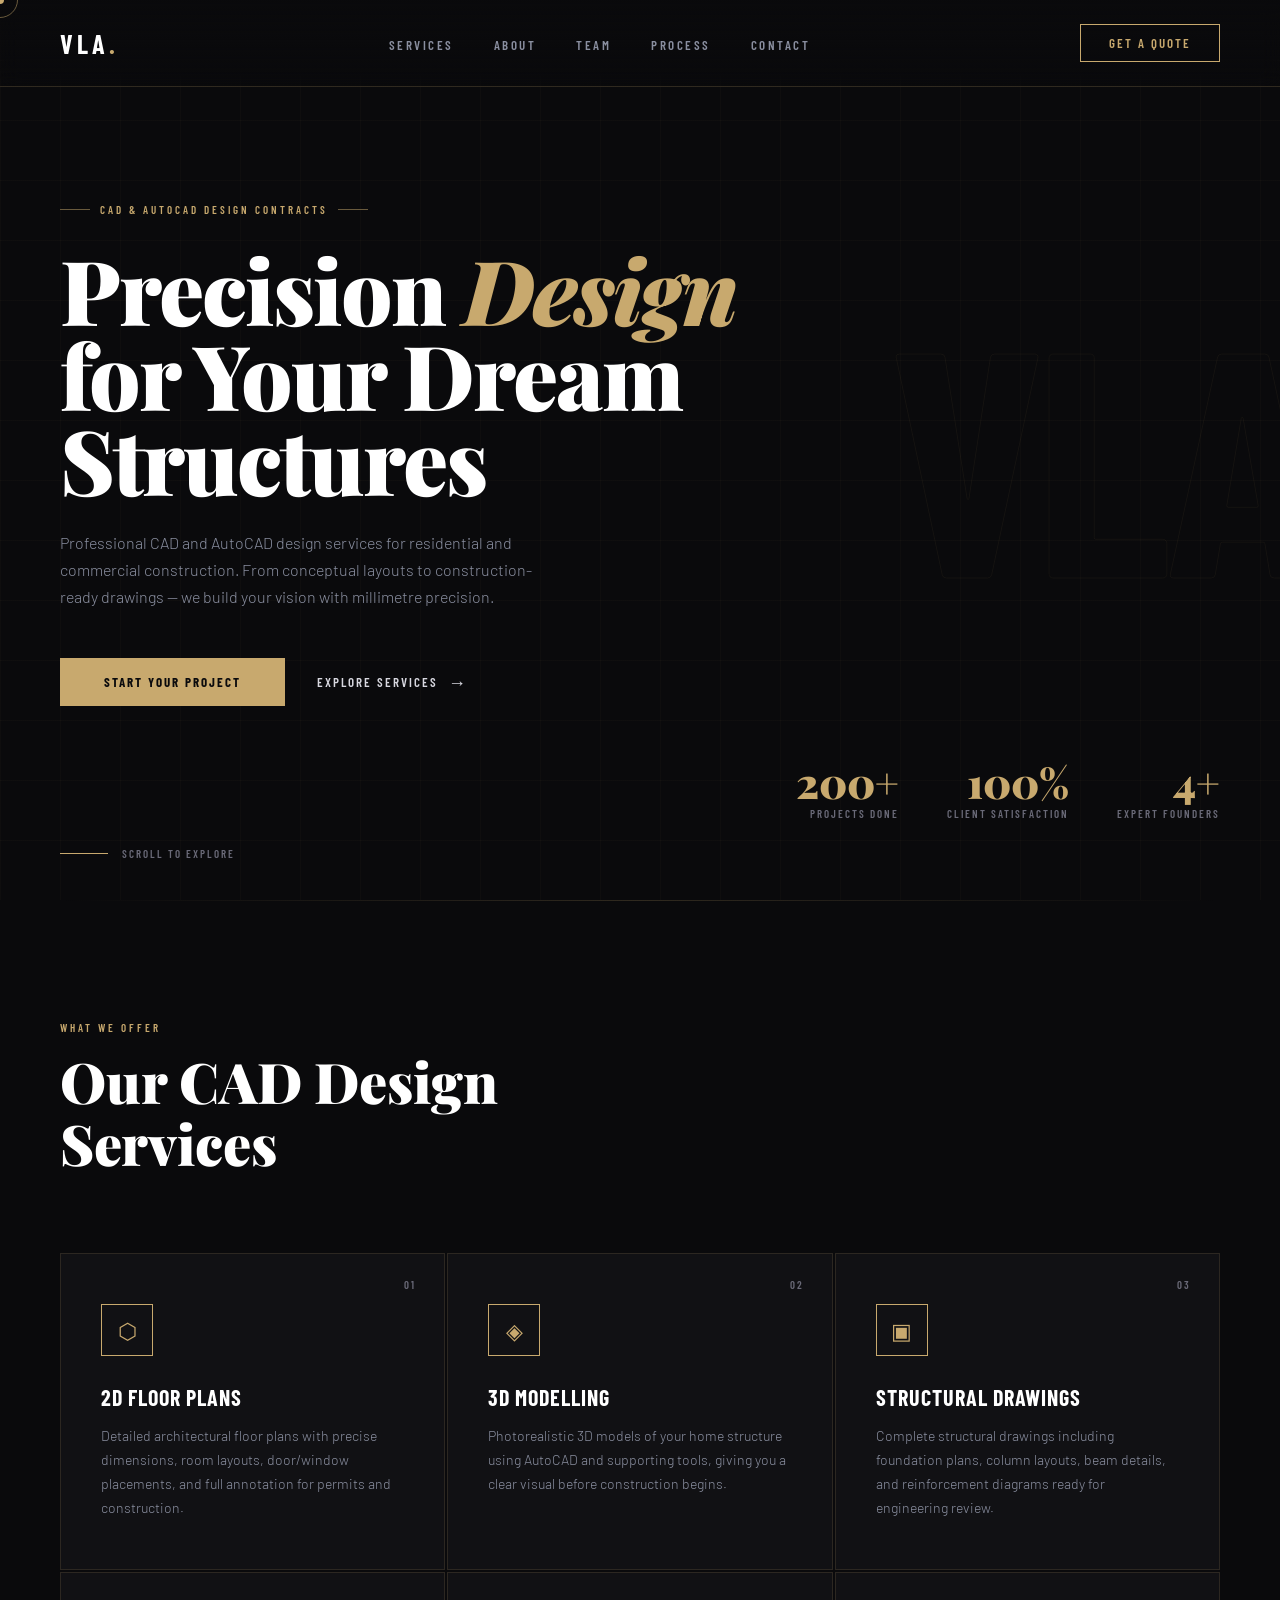
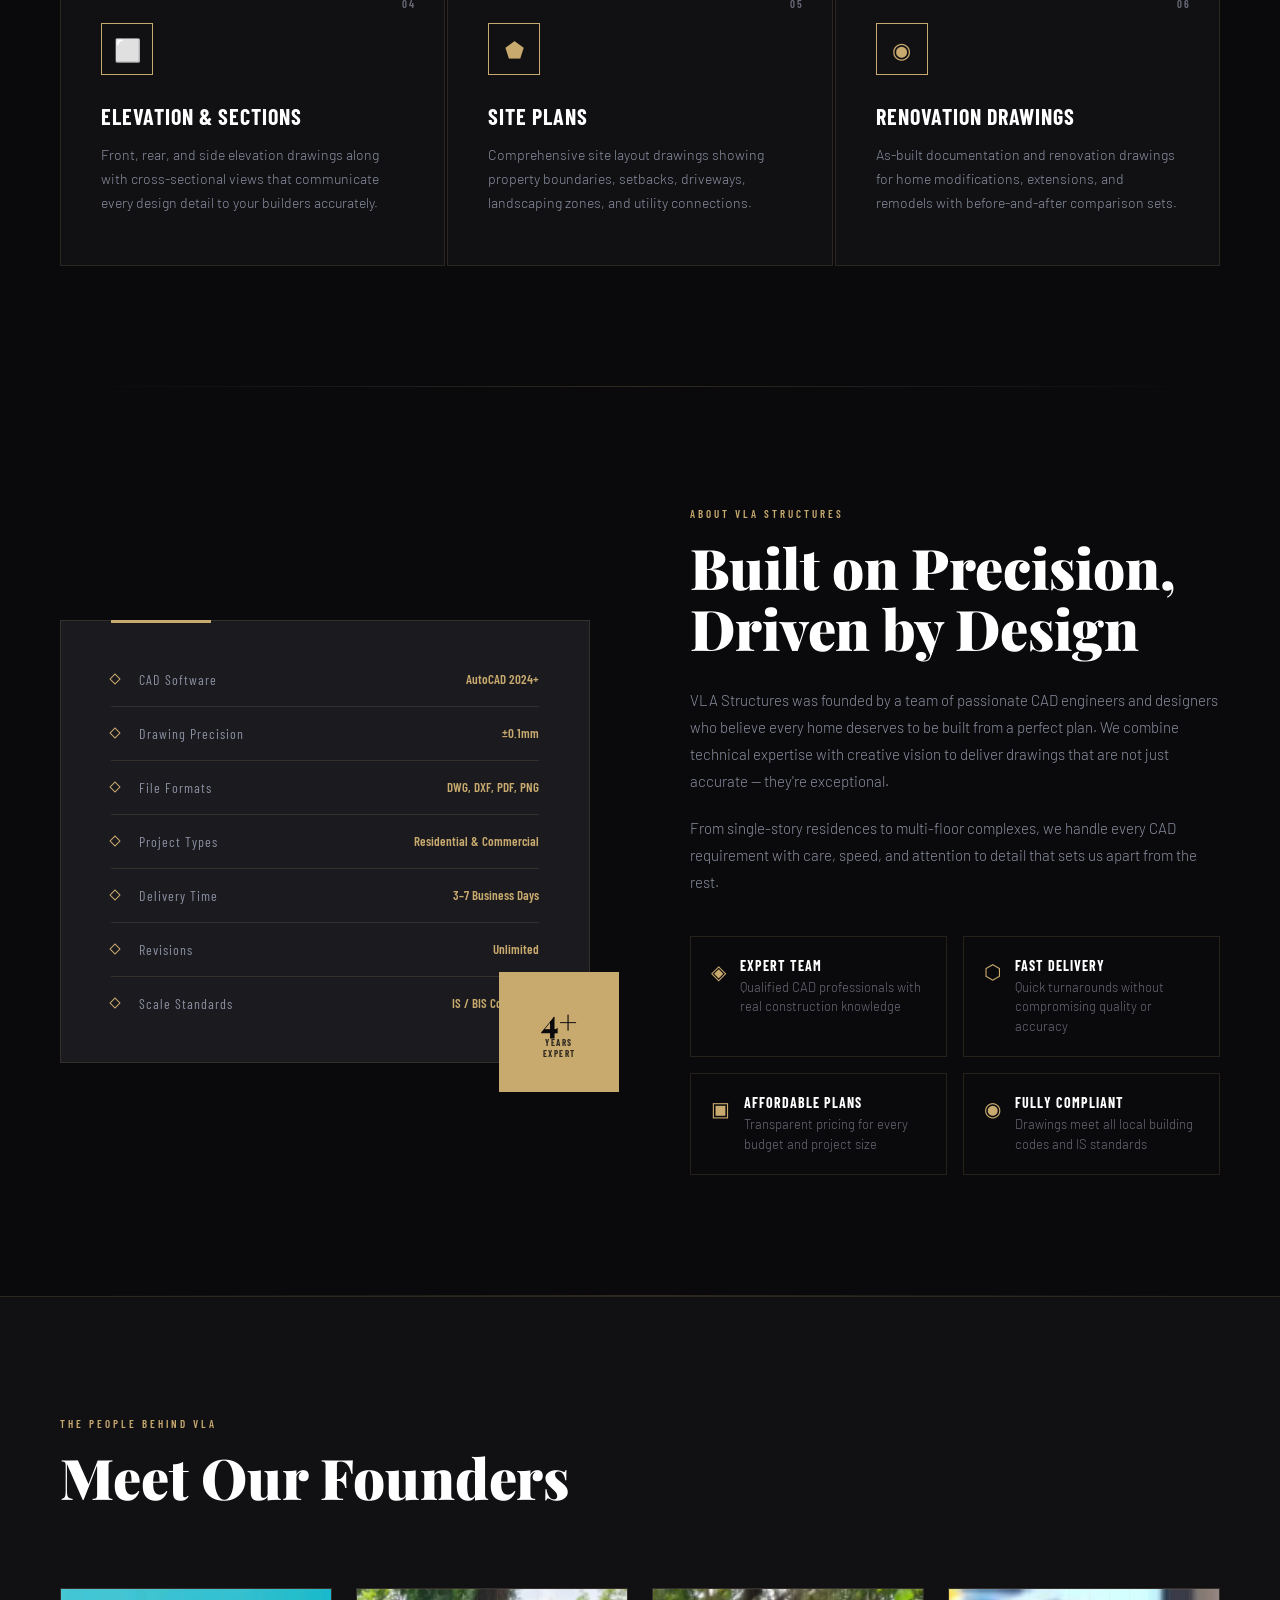
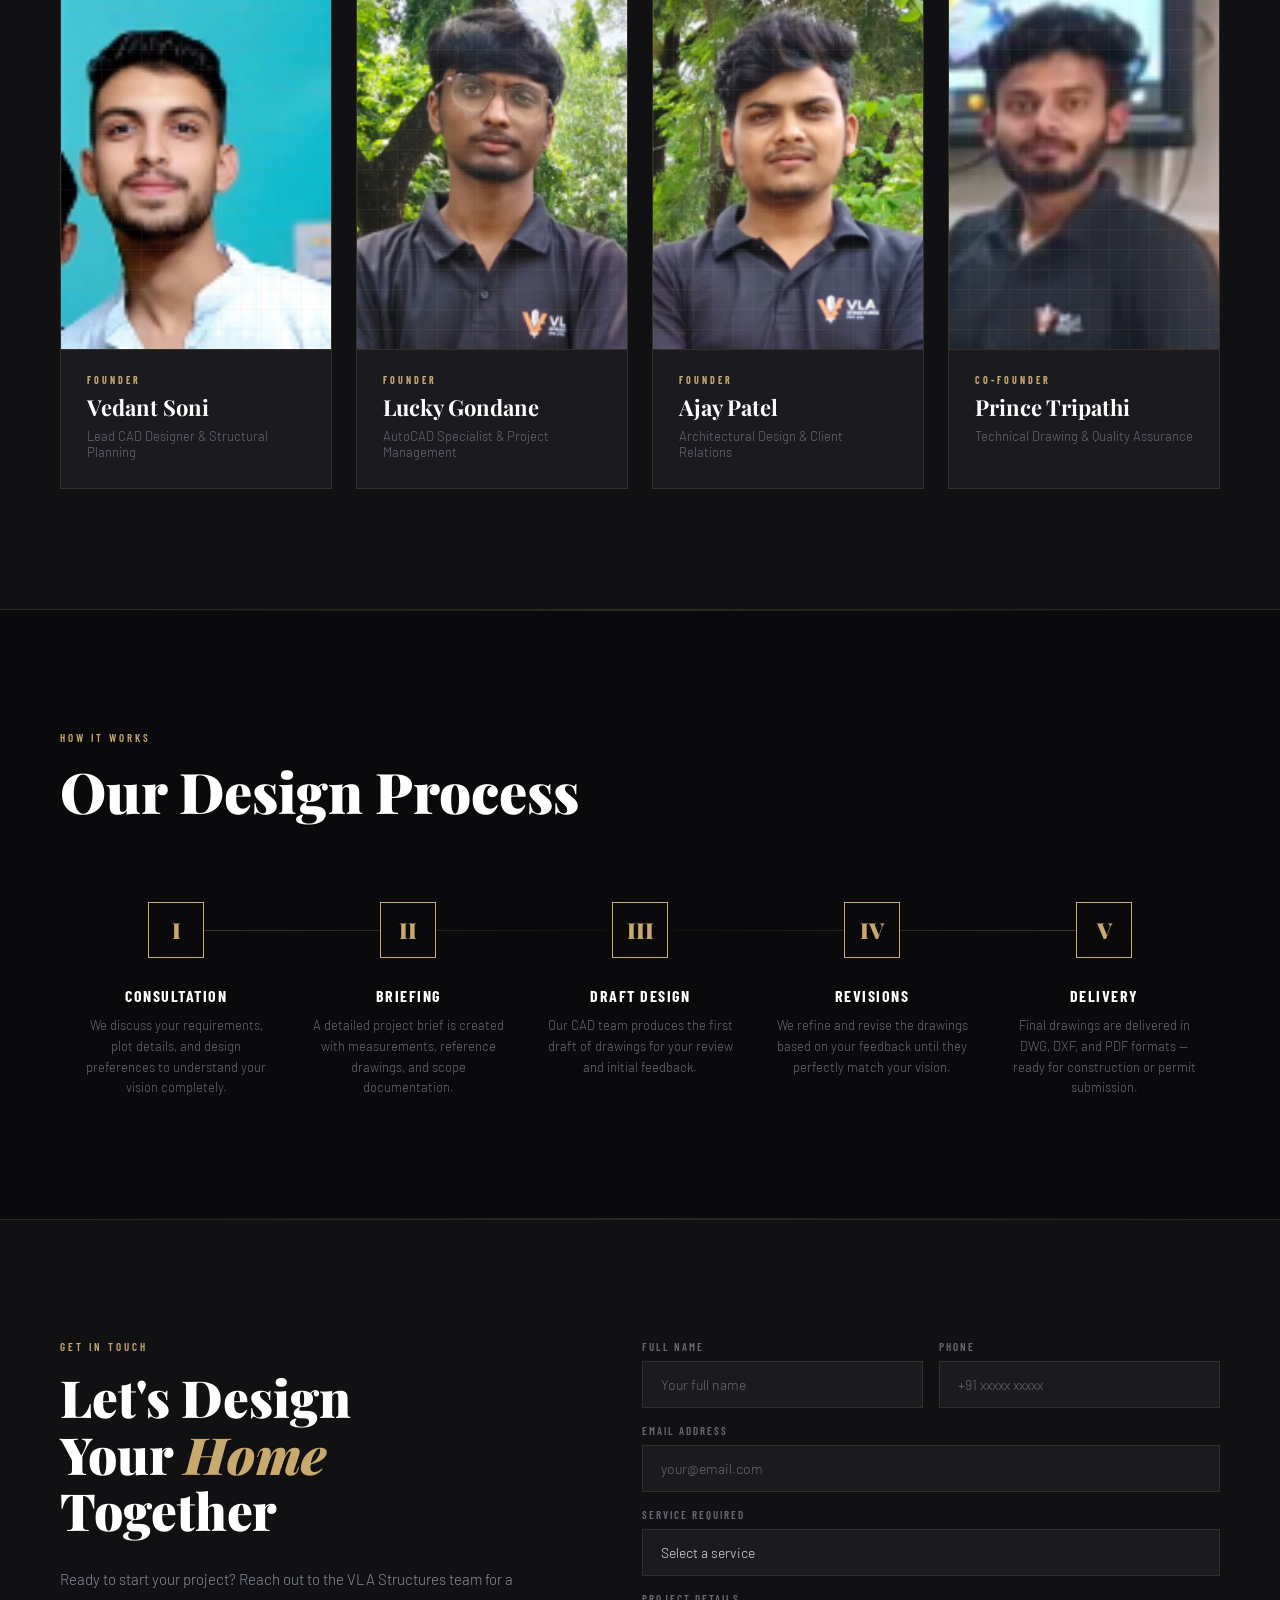
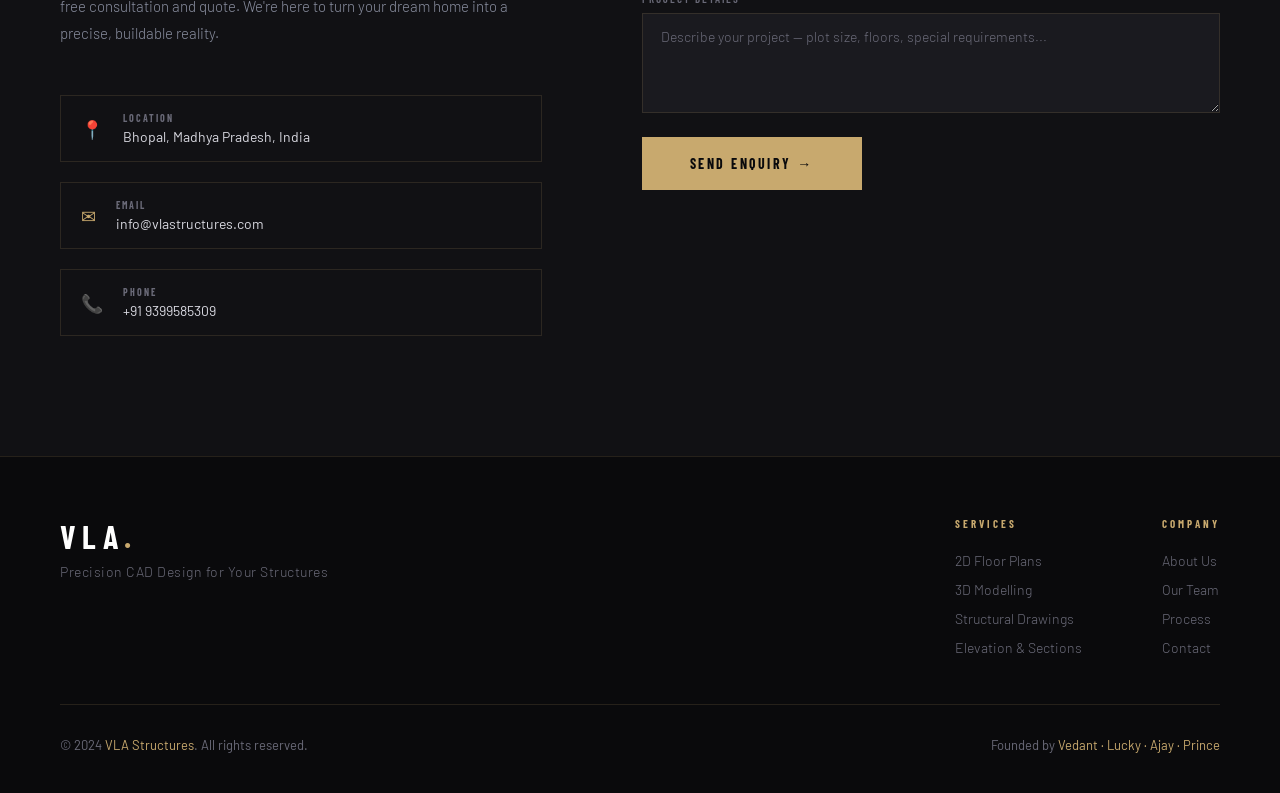
==== commit e3242103: "Update index.html" ====
--- a/vla/index.html
+++ b/vla/index.html
@@ -1452,7 +1452,7 @@
           <div class="contact-item-icon">📞</div>
           <div class="contact-item-text">
             <span>Phone</span>
-            <strong>+91 98765 43210</strong>
+            <strong>+91 9399585309</strong>
           </div>
         </div>
       </div>
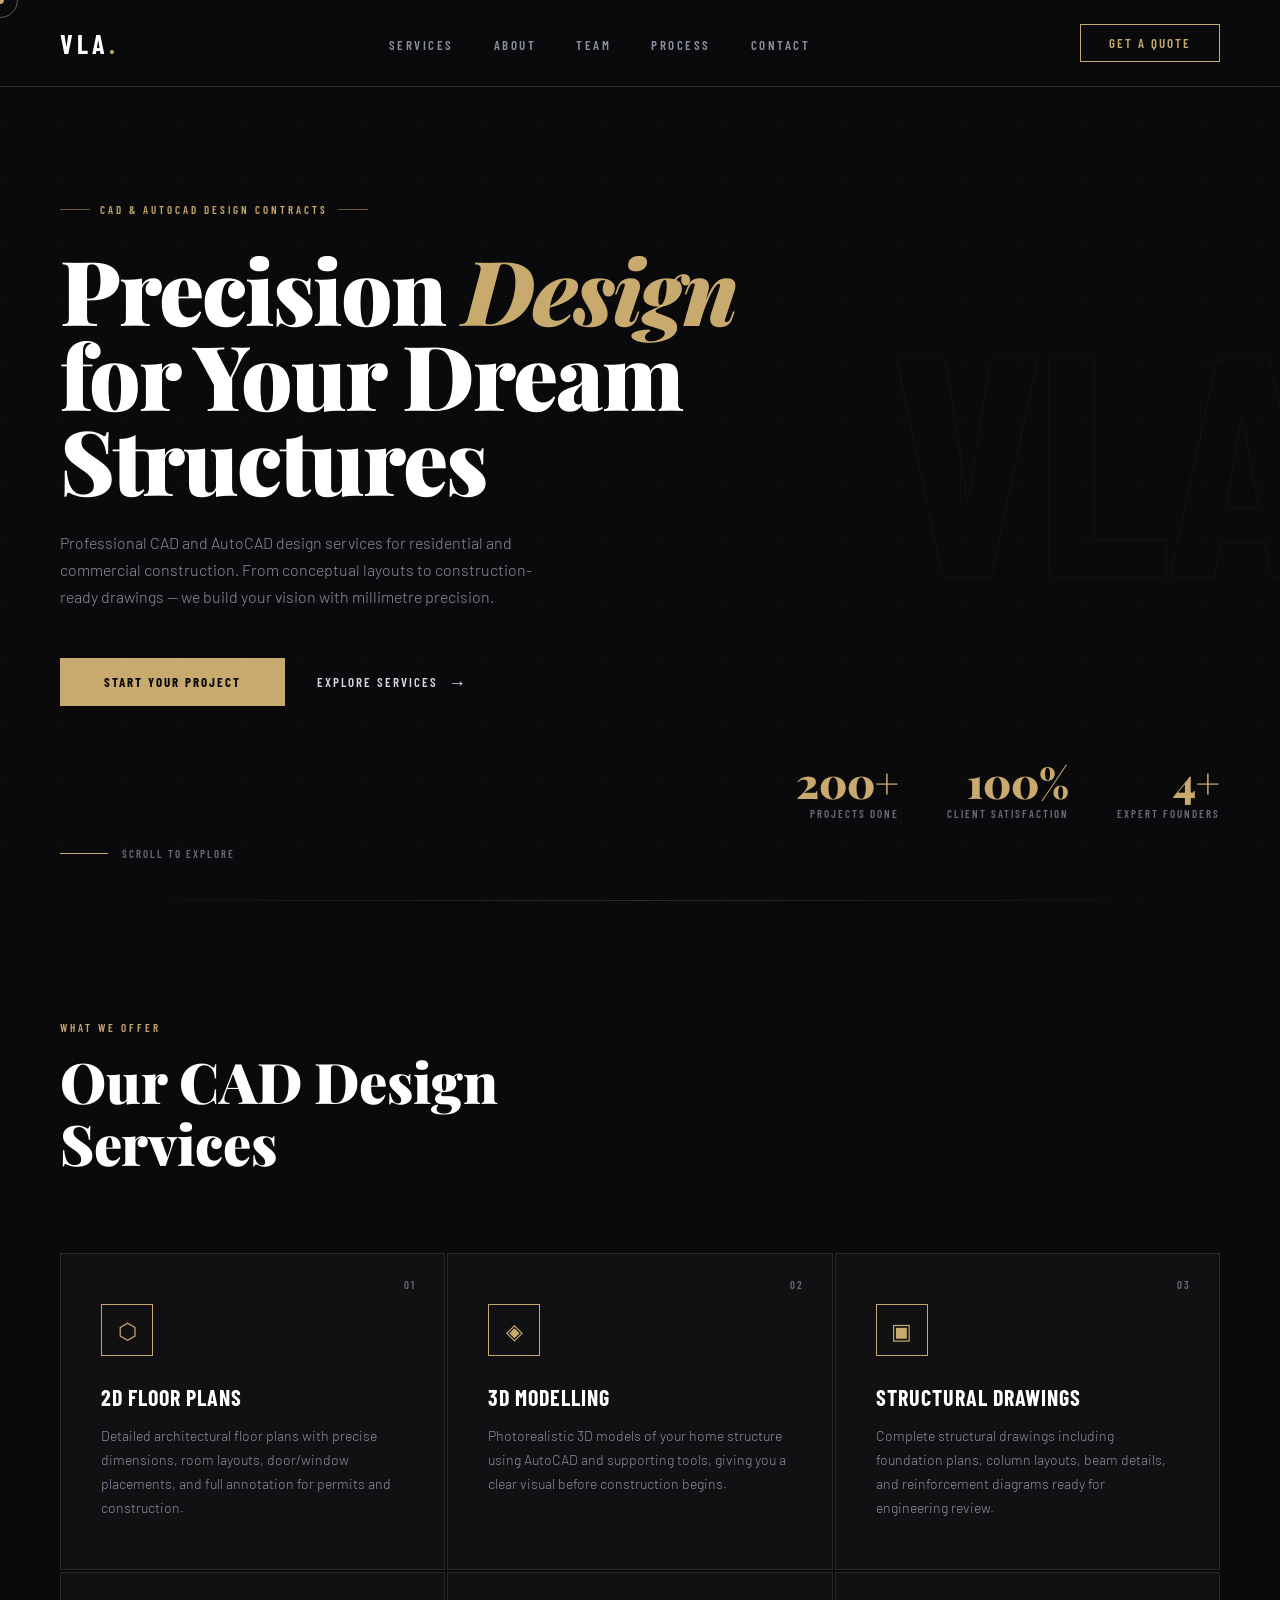
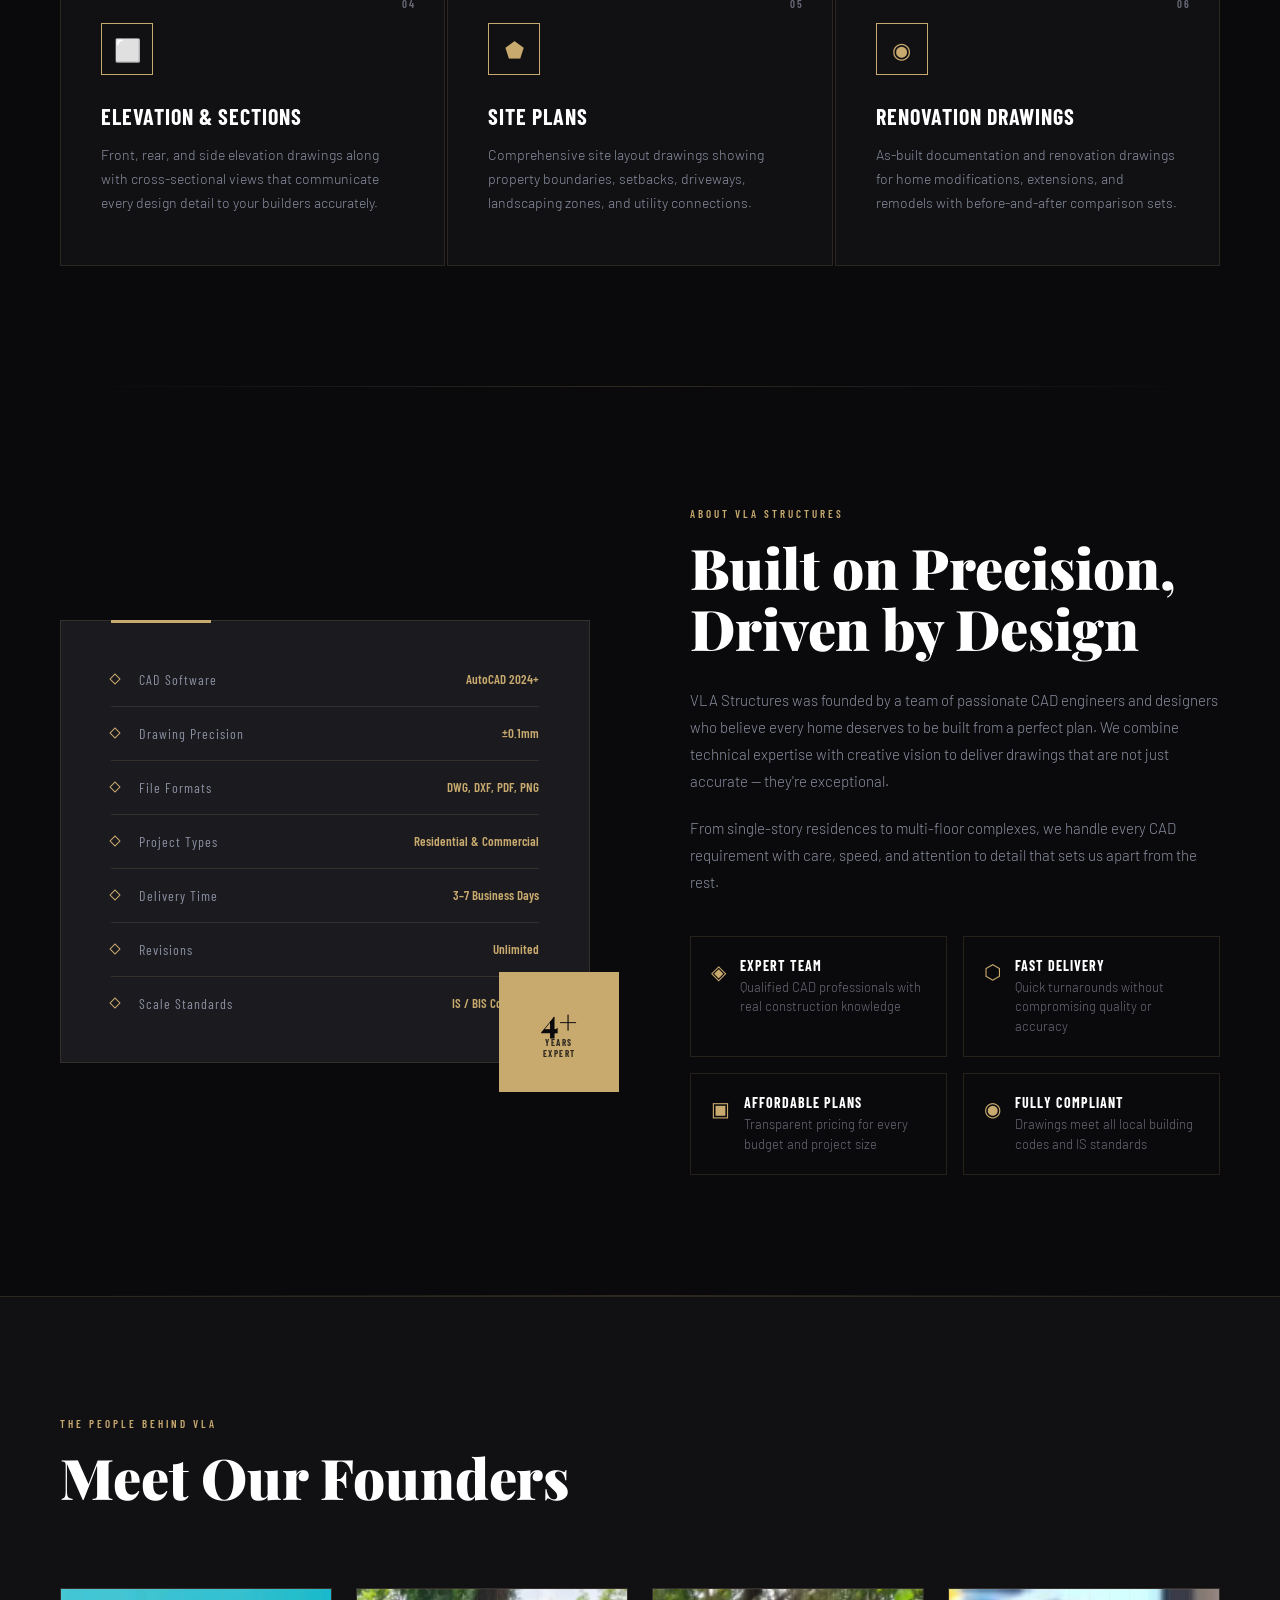
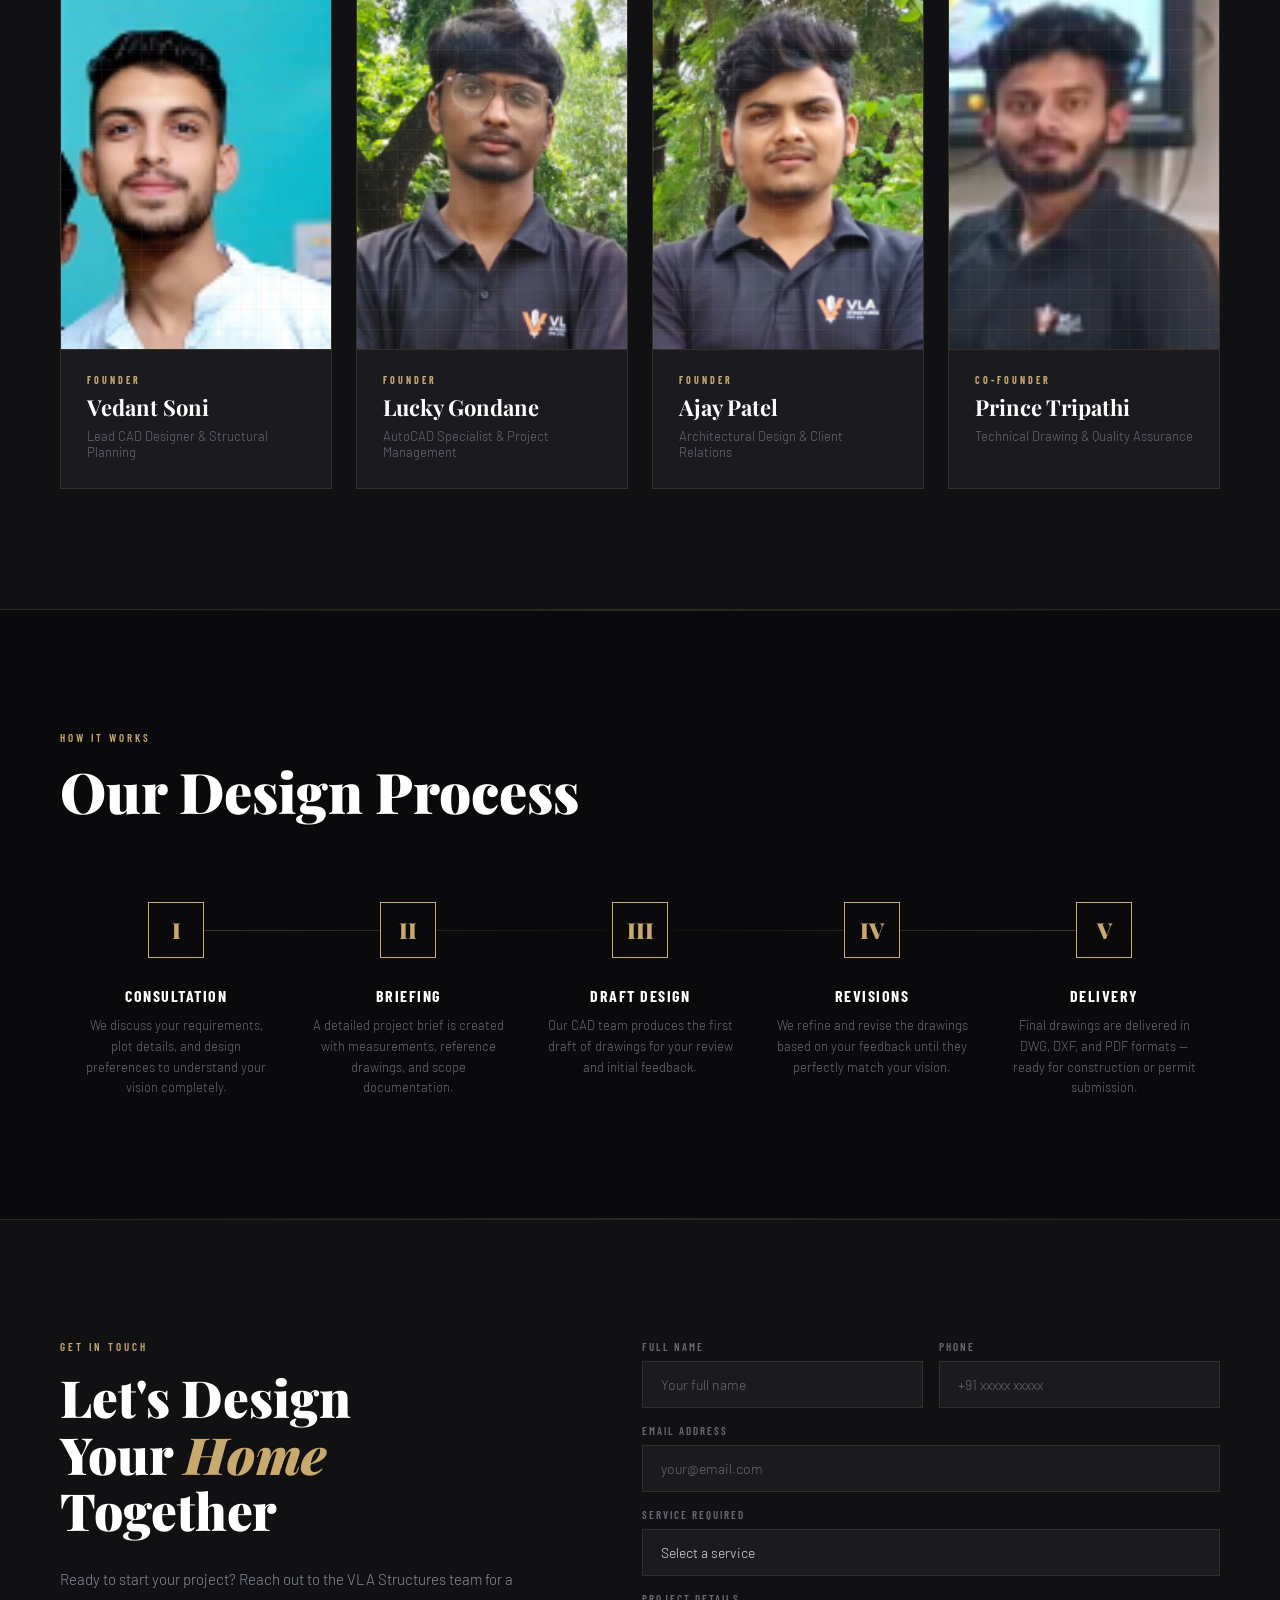
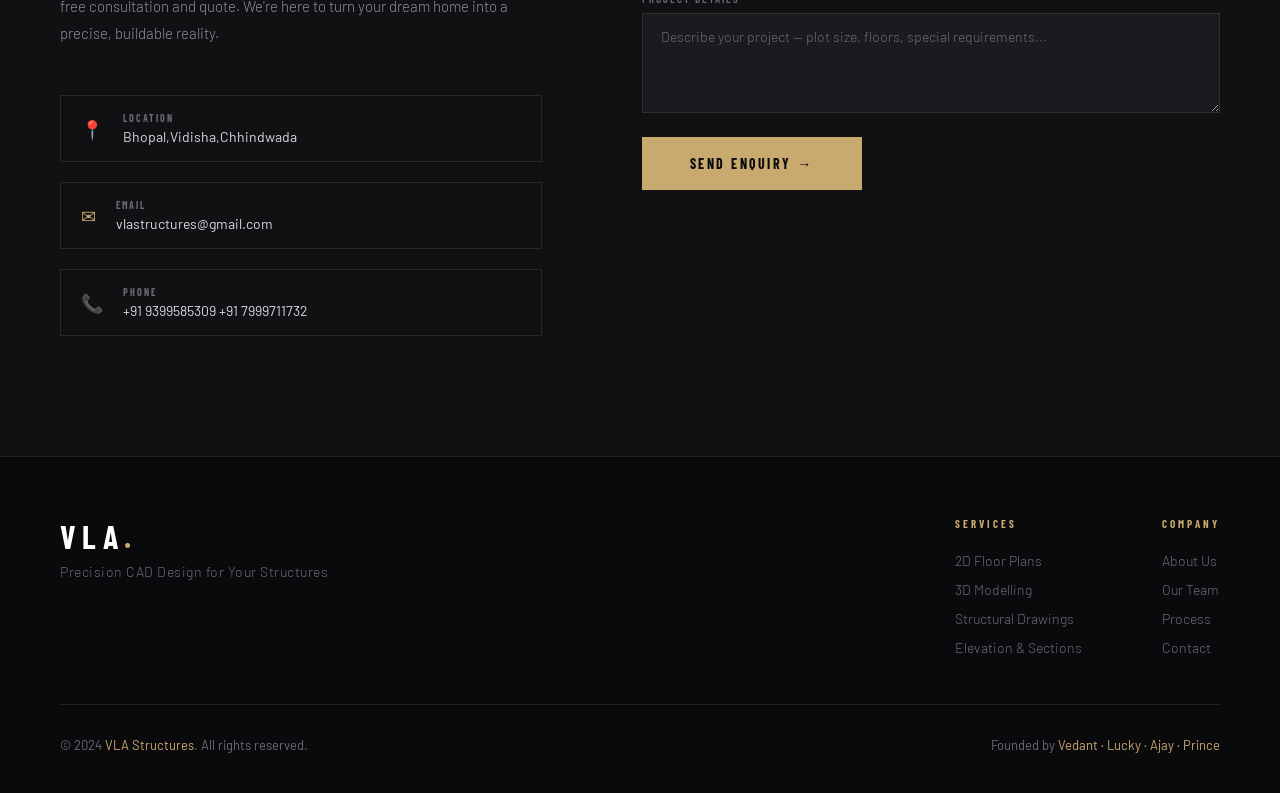
==== commit 6a8cec8c: "Update index.html" ====
--- a/vla/index.html
+++ b/vla/index.html
@@ -1438,14 +1438,14 @@
           <div class="contact-item-icon">📍</div>
           <div class="contact-item-text">
             <span>Location</span>
-            <strong>Bhopal, Madhya Pradesh, India</strong>
+            <strong>Bhopal,Vidisha,Chhindwada</strong>
           </div>
         </div>
         <div class="contact-item">
           <div class="contact-item-icon">✉</div>
           <div class="contact-item-text">
             <span>Email</span>
-            <strong>info@vlastructures.com</strong>
+            <strong>vlastructures@gmail.com</strong>
           </div>
         </div>
         <div class="contact-item">
@@ -1453,6 +1453,7 @@
           <div class="contact-item-text">
             <span>Phone</span>
             <strong>+91 9399585309</strong>
+            <strong>+91 7999711732</strong>
           </div>
         </div>
       </div>
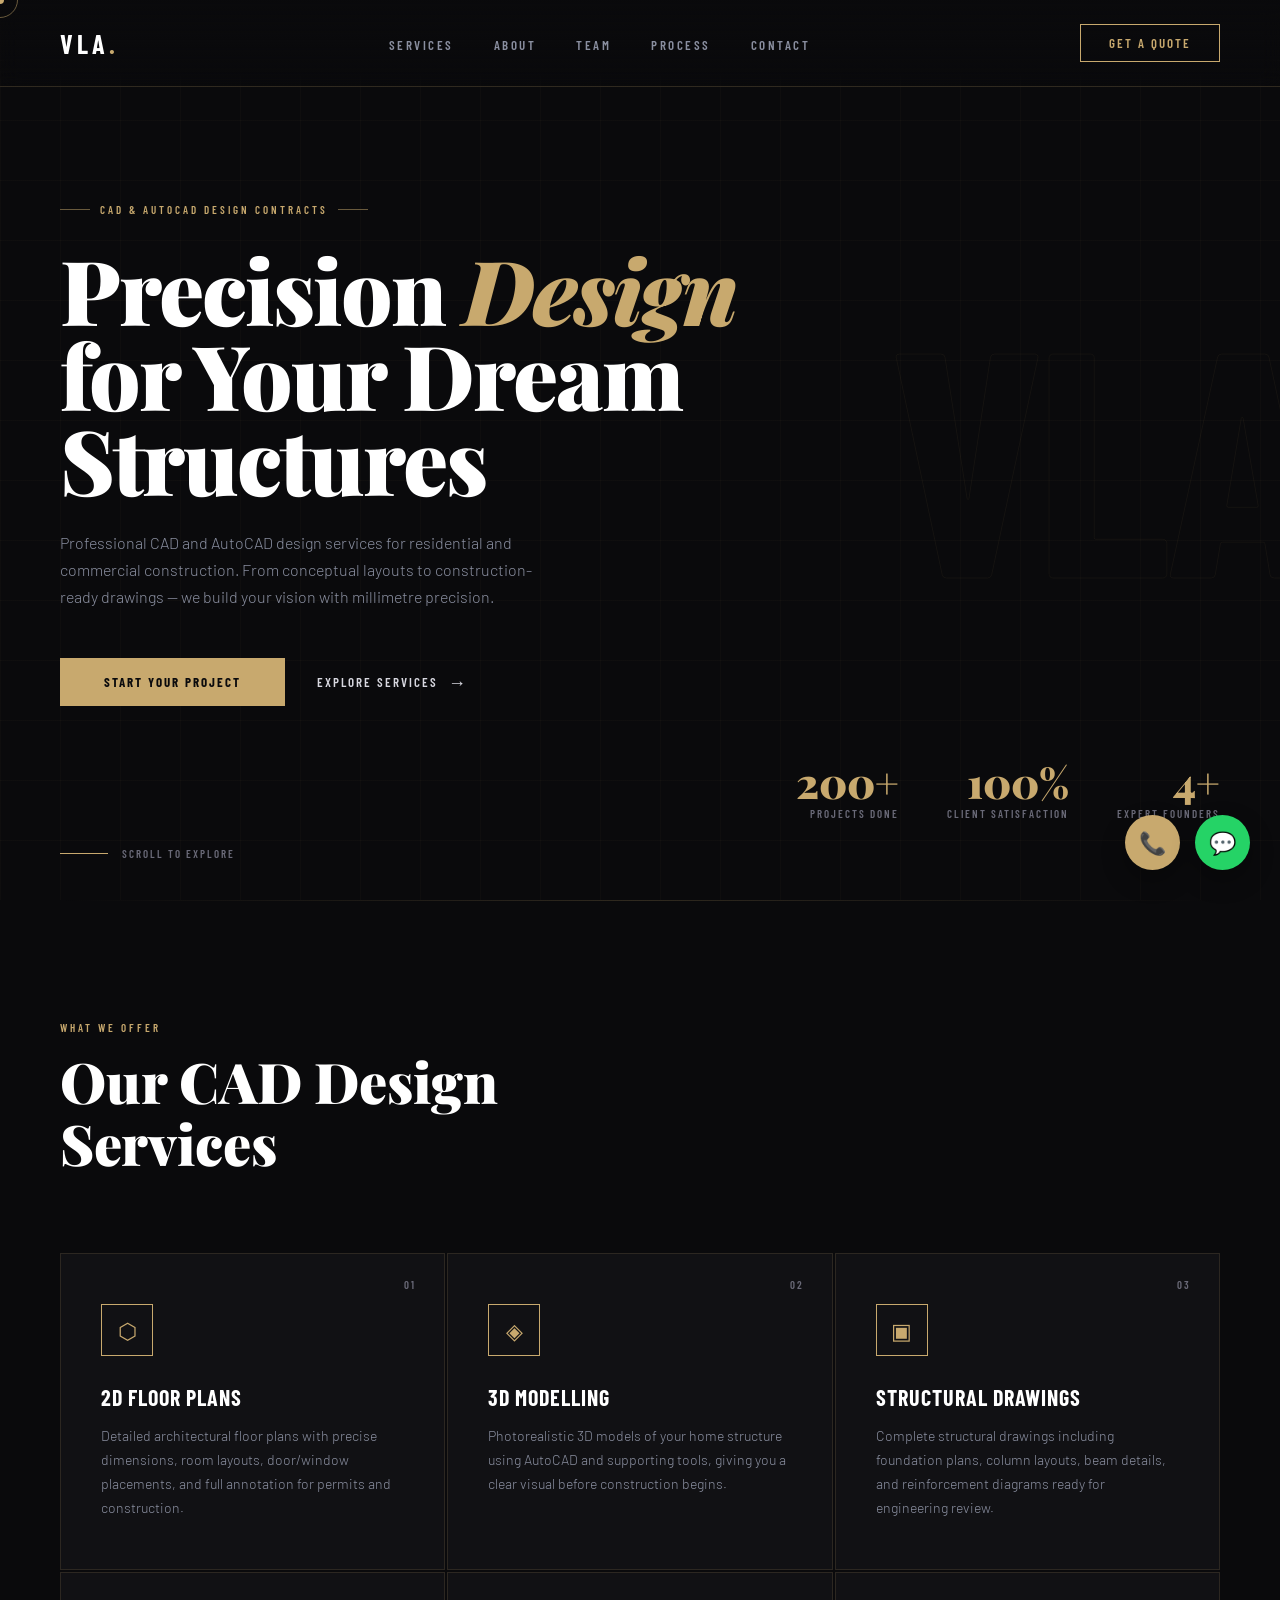
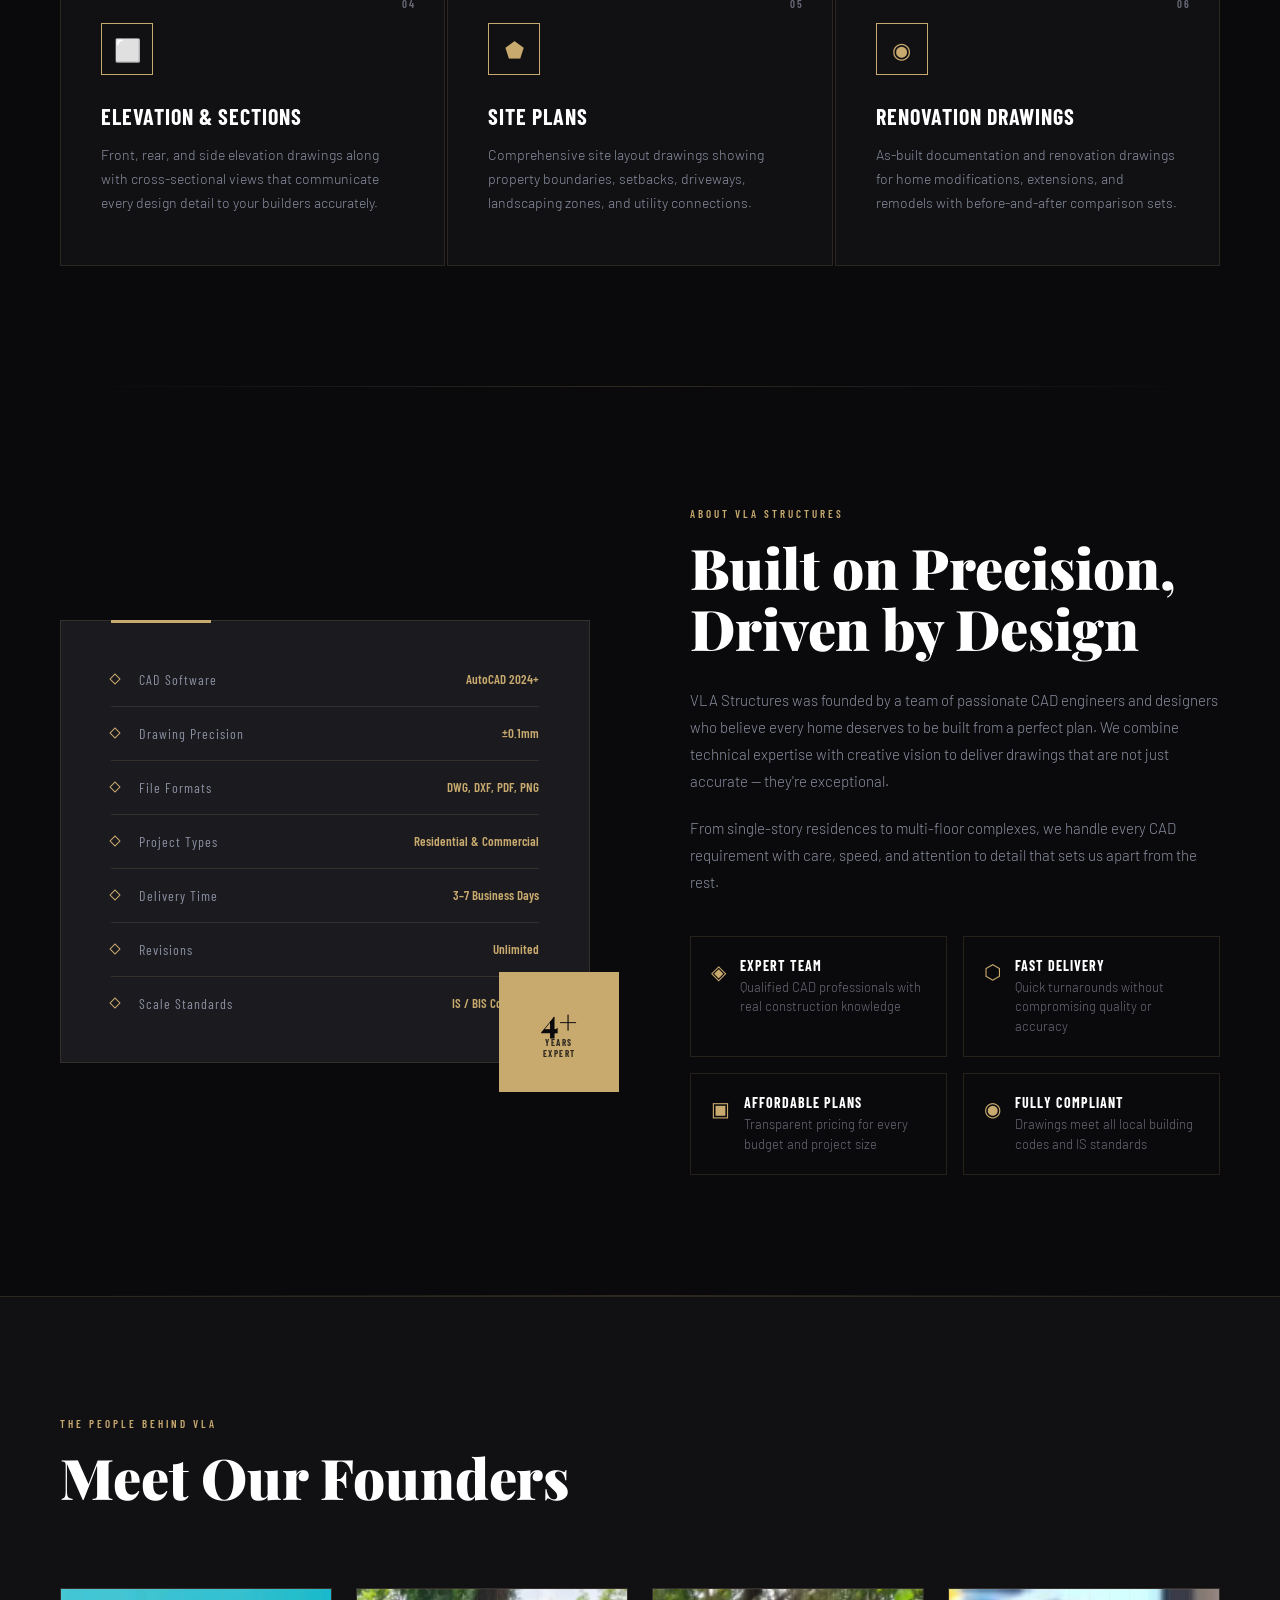
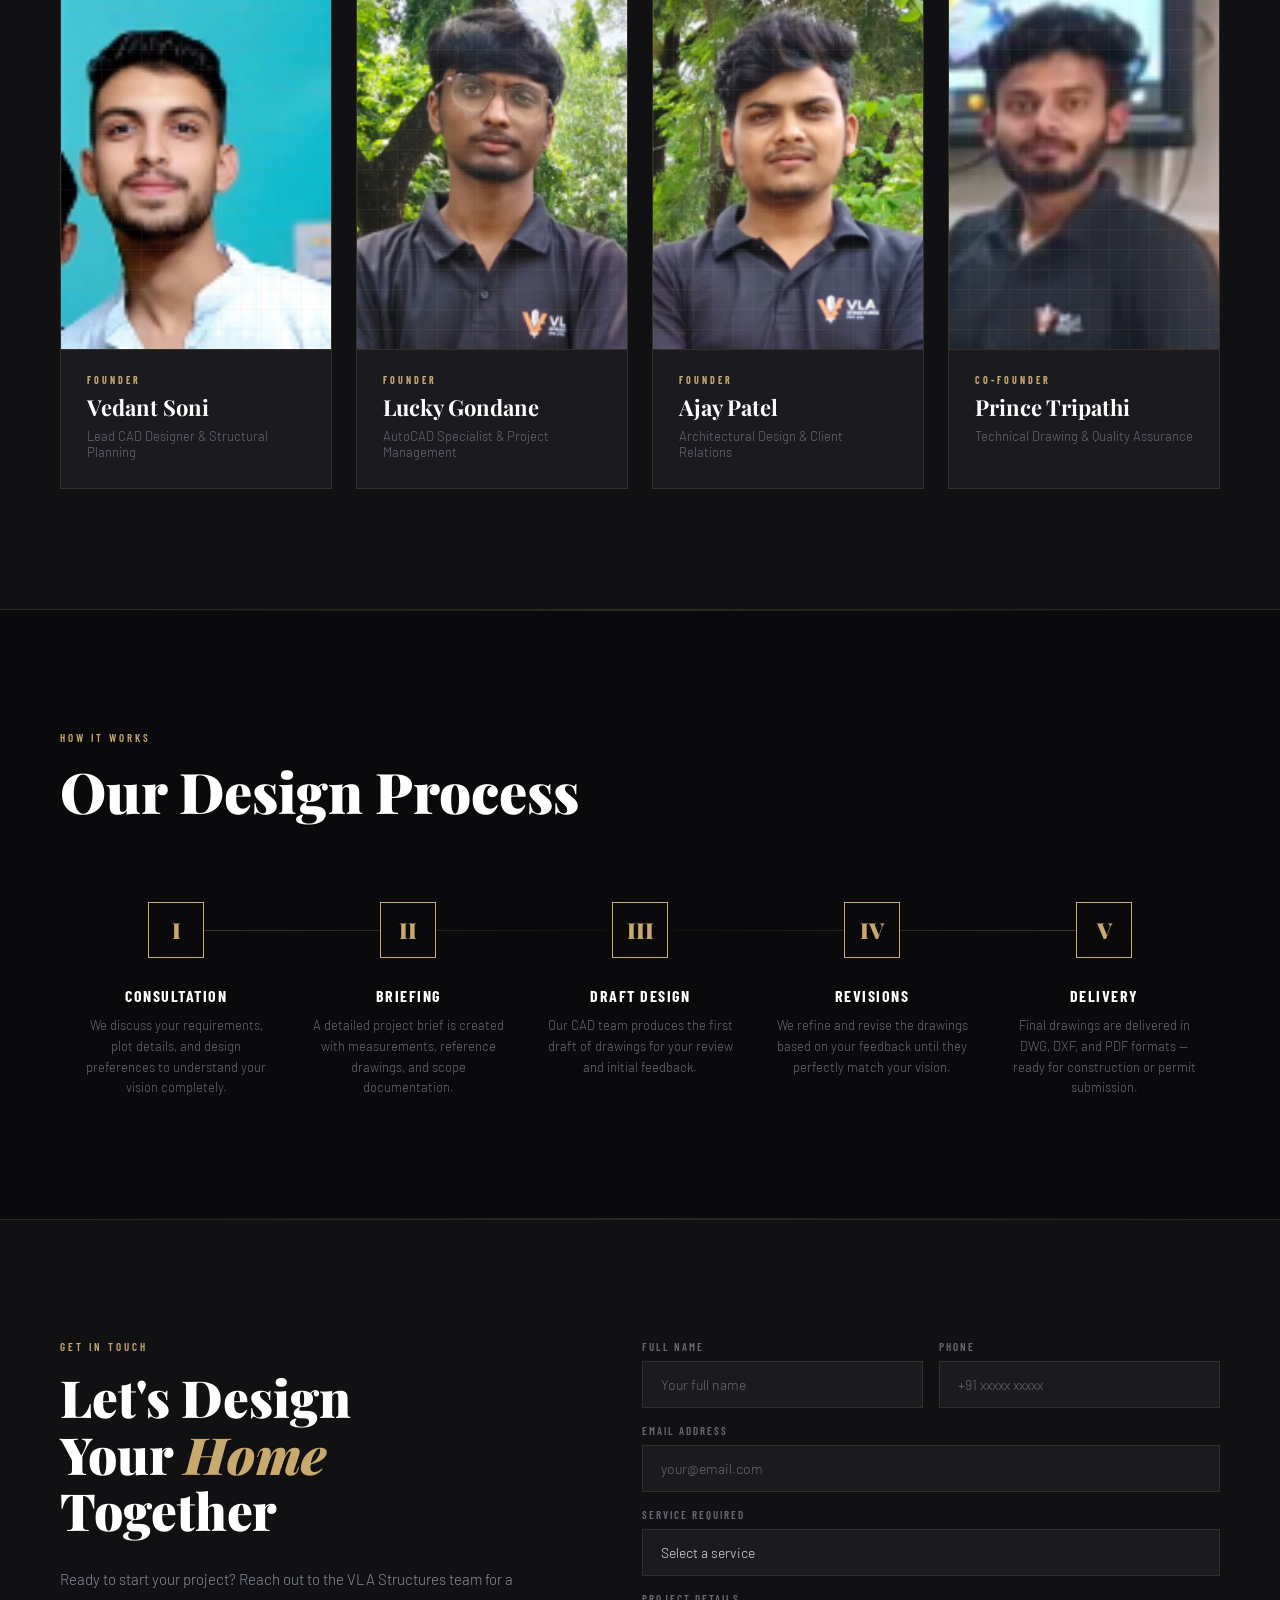
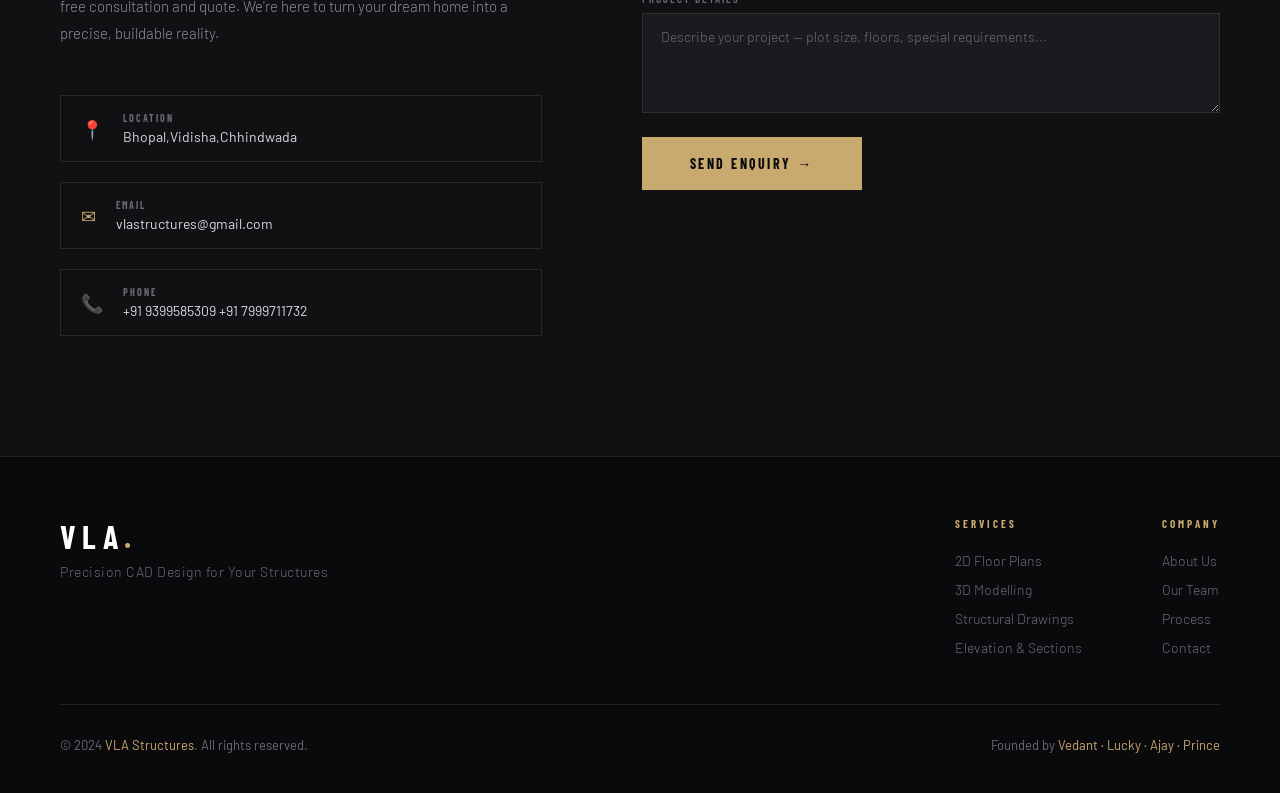
==== commit 4529b11a: "Update index.html" ====
--- a/vla/index.html
+++ b/vla/index.html
@@ -1092,10 +1092,65 @@
   border-right: 2px solid var(--gold);
   z-index: 3;
 }
+
+.floating-contact {
+  position: fixed;
+  bottom: 30px;
+  right: 30px;
+  display: flex;
+  gap: 15px;
+  z-index: 999;
+}
+
+.contact-btn {
+  width: 55px;
+  height: 55px;
+  display: flex;
+  align-items: center;
+  justify-content: center;
+  border-radius: 50%;
+  font-size: 22px;
+  text-decoration: none;
+  color: #fff;
+  box-shadow: 0 10px 25px rgba(0,0,0,0.3);
+  transition: transform 0.3s ease, box-shadow 0.3s ease;
+}
+
+.contact-btn:hover {
+  transform: translateY(-5px);
+  box-shadow: 0 15px 30px rgba(0,0,0,0.4);
+}
+
+/* Phone Button Style */
+.call-btn {
+  background: var(--gold);
+  color: var(--dark);
+}
+
+/* WhatsApp Button Style */
+.whatsapp-btn {
+  background: #25D366;
+}
+  
 </style>
 </head>
 <body>
 
+<div class="floating-contact">
+  
+  <!-- Phone Button -->
+  <a href="tel:+919399585309" class="contact-btn call-btn">
+    📞
+  </a>
+
+  <!-- WhatsApp Button -->
+  <a href="https://wa.me/919399585309" target="_blank" class="contact-btn whatsapp-btn">
+    💬
+  </a>
+
+</div>
+
+  
 <!-- Custom Cursor -->
 <div class="cursor" id="cursor"></div>
 <div class="cursor-ring" id="cursorRing"></div>
